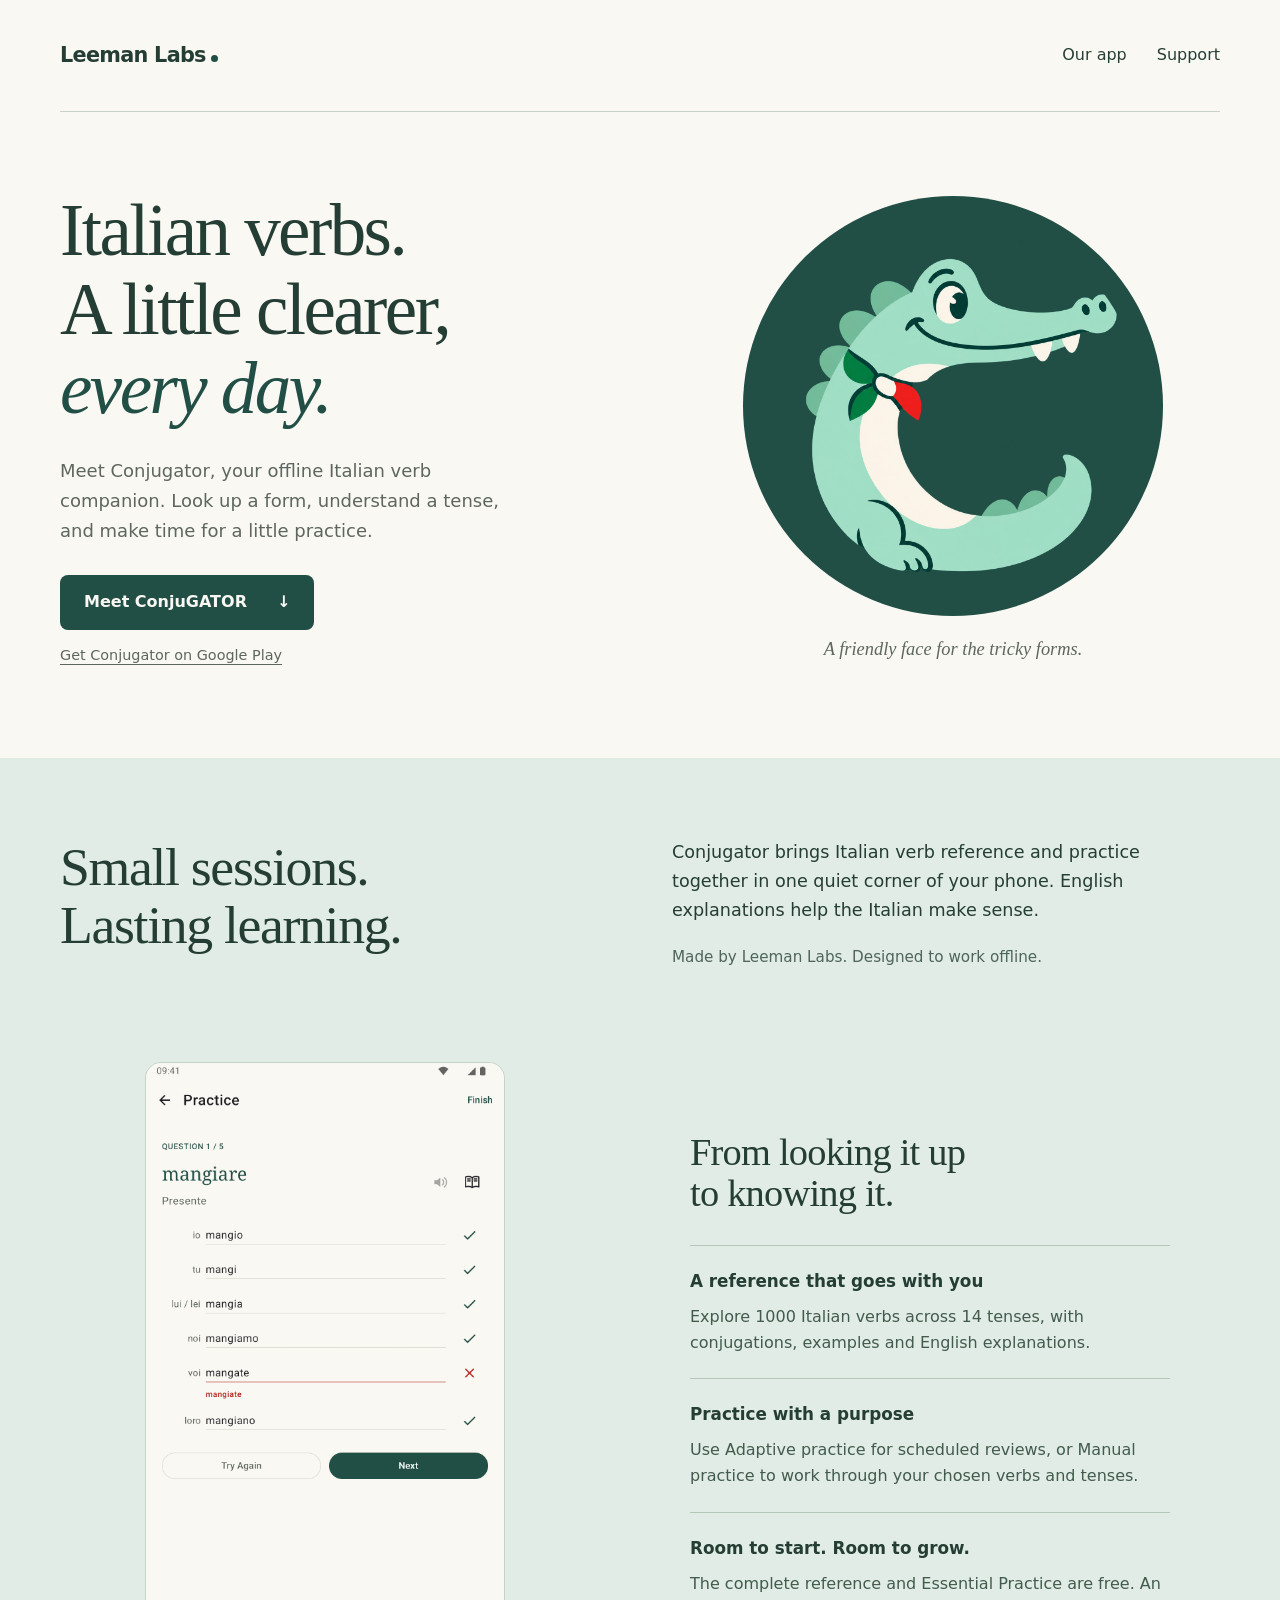
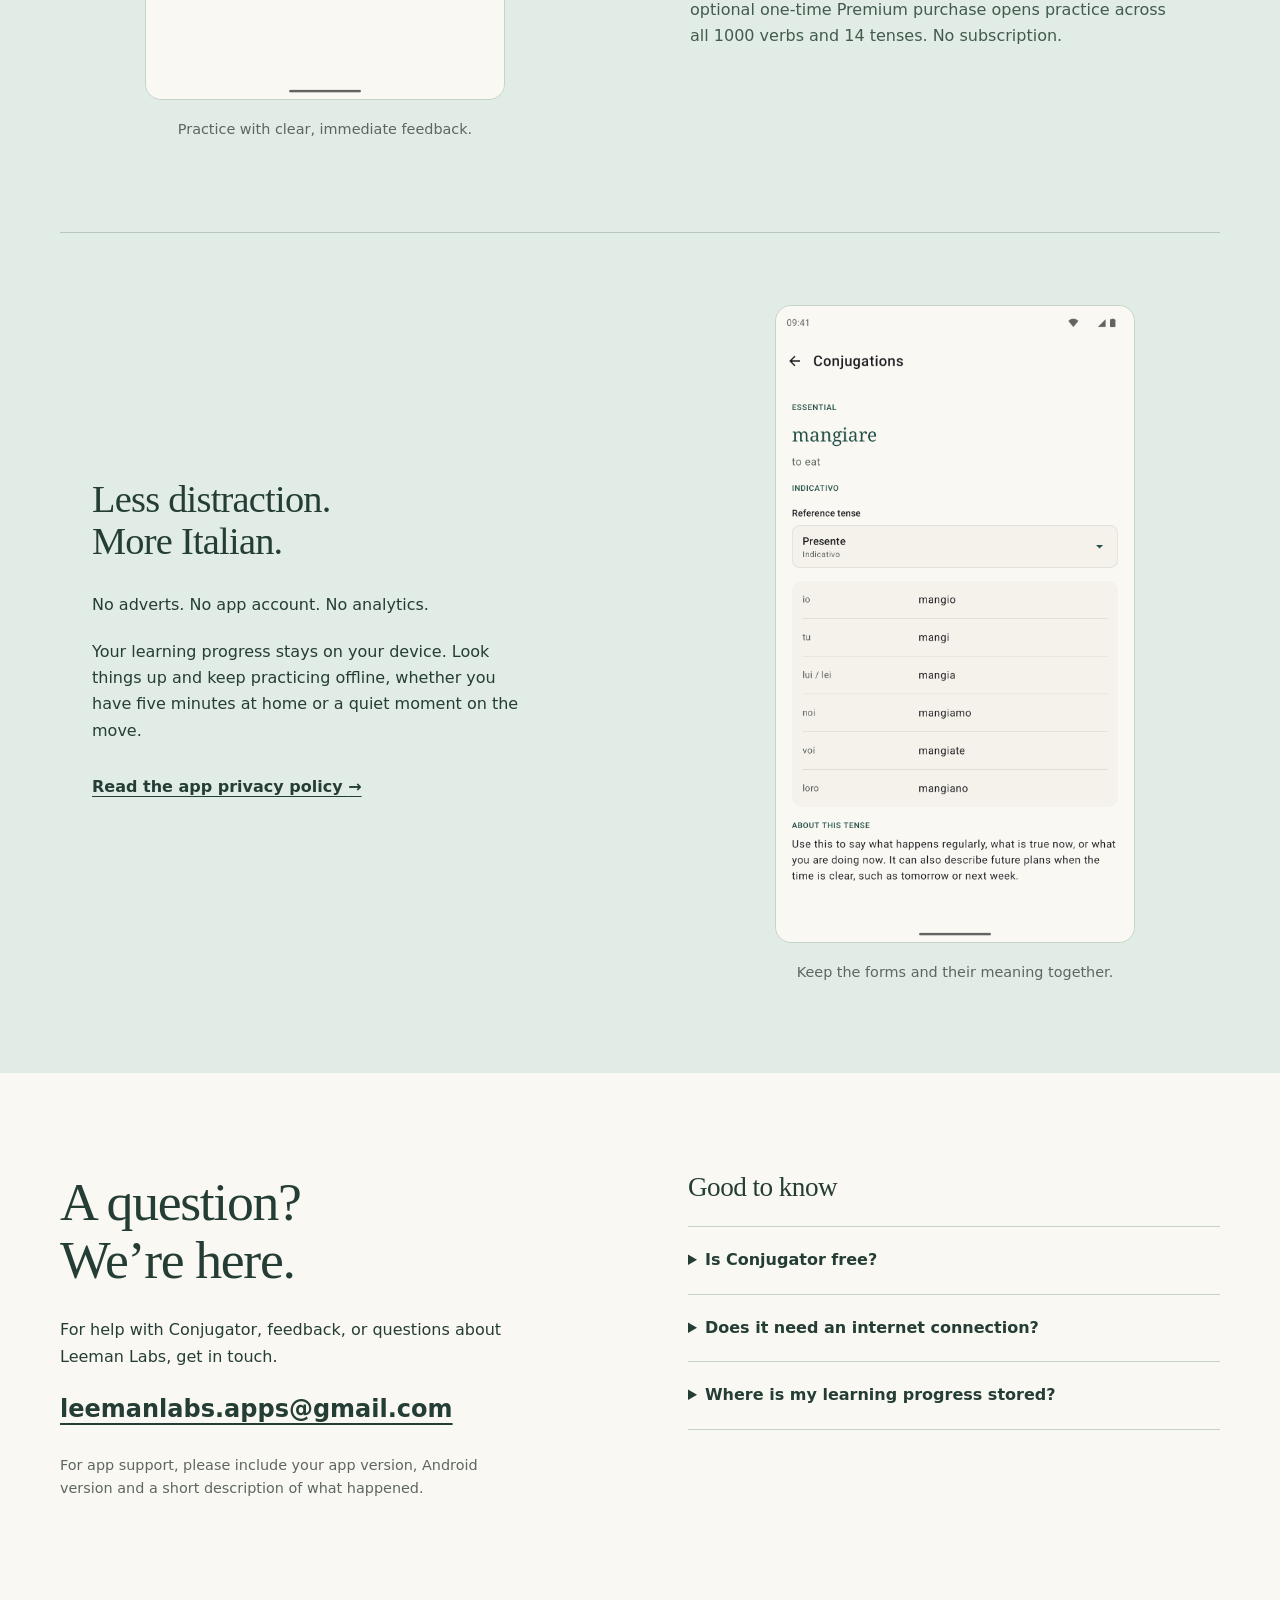
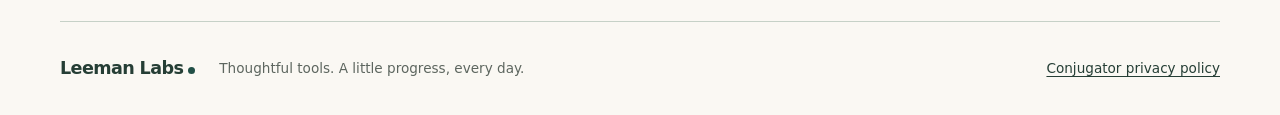
==== index.html @ 892e581a "Initial upload" ====
<!doctype html>
<html lang="en">
<head>
  <meta charset="utf-8">
  <meta name="viewport" content="width=device-width, initial-scale=1">
  <meta name="description" content="Leeman Labs, maker of Conjugator — an offline Italian verb reference and practice app for Android. Explore the app and get support.">
  <meta name="theme-color" content="#214f46">
  <meta property="og:title" content="Leeman Labs | Conjugator">
  <meta property="og:description" content="Italian verbs. A little clearer, every day. Meet Conjugator, your offline Italian verb companion for Android.">
  <meta property="og:type" content="website">
  <meta property="og:url" content="https://tleeman.github.io/">
  <meta property="og:image" content="https://tleeman.github.io/assets/icon.png">
  <link rel="canonical" href="https://tleeman.github.io/">
  <link rel="icon" type="image/png" href="assets/icon.png">
  <link rel="stylesheet" href="styles.css">
  <!-- Add the exact Google Search Console verification meta tag here when issued. -->
  <title>Leeman Labs | Conjugator</title>
</head>
<body>
  <a class="skip-link" href="#main">Skip to content</a>
  <header class="site-header wrap">
    <a class="wordmark" href="./" aria-label="Leeman Labs home">Leeman Labs<span class="brand-dot" aria-hidden="true"></span></a>
    <nav aria-label="Main navigation"><a href="#conjugator">Our app</a><a href="#support">Support</a></nav>
  </header>
  <main id="main">
    <section class="hero wrap" aria-labelledby="hero-title">
      <div class="hero-copy">
        <h1 id="hero-title">Italian verbs.<br>A little clearer,<br><em>every day.</em></h1>
        <p>Meet Conjugator, your offline Italian verb companion. Look up a form, understand a tense, and make time for a little practice.</p>
        <a class="button" href="#conjugator">Meet ConjuGATOR <span aria-hidden="true">&darr;</span></a>
        <p class="availability"><a href="https://play.google.com/store/apps/details?id=com.leemanlabs.conjugator.it">Get Conjugator on Google Play</a></p>
      </div>
      <figure class="mascot">
        <img src="assets/conjugator.png" width="1280" height="1280" alt="ConjuGATOR, a smiling mint-green crocodile wearing an Italian tricolour neckerchief.">
        <figcaption>A friendly face for the tricky forms.</figcaption>
      </figure>
    </section>
    <section class="app-section" id="conjugator" aria-labelledby="app-title">
      <div class="wrap">
        <div class="section-intro">
          <h2 id="app-title">Small sessions.<br>Lasting learning.</h2>
          <div><p>Conjugator brings Italian verb reference and practice together in one quiet corner of your phone. English explanations help the Italian make sense.</p><p>Made by Leeman Labs. Designed to work offline.</p></div>
        </div>
        <div class="app-story">
          <figure class="app-shot"><img src="assets/practice.png" width="1080" height="1920" loading="lazy" alt="Conjugator practice screen showing answers for mangiare, with a correction and an option to try again."><figcaption>Practice with clear, immediate feedback.</figcaption></figure>
          <div class="story-copy">
            <h3>From looking it up<br>to knowing it.</h3>
            <dl>
              <div><dt>A reference that goes with you</dt><dd>Explore 1000 Italian verbs across 14 tenses, with conjugations, examples and English explanations.</dd></div>
              <div><dt>Practice with a purpose</dt><dd>Use Adaptive practice for scheduled reviews, or Manual practice to work through your chosen verbs and tenses.</dd></div>
              <div><dt>Room to start. Room to grow.</dt><dd>The complete reference and Essential Practice are free. An optional one-time Premium purchase opens practice across all 1000 verbs and 14 tenses. No subscription.</dd></div>
            </dl>
          </div>
        </div>
        <div class="reference-story">
          <div class="story-copy"><h3>Less distraction.<br>More Italian.</h3><p>No adverts. No app account. No analytics.</p><p>Your learning progress stays on your device. Look things up and keep practicing offline, whether you have five minutes at home or a quiet moment on the move.</p><a class="text-link" href="https://tleeman.github.io/conjugator-privacy/">Read the app privacy policy <span aria-hidden="true">&rarr;</span></a></div>
          <figure class="app-shot"><img src="assets/reference.png" width="1080" height="1920" loading="lazy" alt="Conjugator reference screen showing Italian verb forms and an example sentence."><figcaption>Keep the forms and their meaning together.</figcaption></figure>
        </div>
      </div>
    </section>
    <section class="support wrap" id="support" aria-labelledby="support-title">
      <div><h2 id="support-title">A question?<br>We’re here.</h2><p>For help with Conjugator, feedback, or questions about Leeman Labs, get in touch.</p><a class="contact-link" href="mailto:leemanlabs.apps@gmail.com">leemanlabs.apps@gmail.com</a><p class="support-note">For app support, please include your app version, Android version and a short description of what happened.</p></div>
      <div class="support-details"><h3>Good to know</h3><details><summary>Is Conjugator free?</summary><p>The complete verb reference and Essential Practice are free. An optional one-time Premium purchase opens practice across all 1000 verbs and 14 tenses. No subscription.</p></details><details><summary>Does it need an internet connection?</summary><p>Reference and practice work offline. Google Play needs a connection to buy Premium or check purchase ownership. Pronunciation uses an installed offline Italian voice.</p></details><details><summary>Where is my learning progress stored?</summary><p>On your device, in the app’s private storage. There’s no cloud sync. Clearing app storage or uninstalling removes your learning progress and settings.</p></details></div>
    </section>
  </main>
  <footer class="site-footer wrap"><span class="wordmark">Leeman Labs<span class="brand-dot" aria-hidden="true"></span></span><p>Thoughtful tools. A little progress, every day.</p><a href="https://tleeman.github.io/conjugator-privacy/">Conjugator privacy policy</a></footer>
</body>
</html>
---- styles.css ----
:root {
  color-scheme: light;
  --paper: #faf8f3;
  --green: #214f46;
  --ink: #253e35;
  --muted: #5d665f;
  --wash: #e0ece5;
  --line: #c6d1c7;
  font-family: "Segoe UI", system-ui, sans-serif;
  color: var(--ink);
  background: var(--paper);
  line-height: 1.65;
  scroll-behavior: smooth;
  scroll-padding-top: 32px;
  accent-color: var(--green);
}
* { box-sizing: border-box; }
body { margin: 0; }
::selection { background: var(--green); color: var(--paper); }
a { color: inherit; text-underline-offset: .25em; }
a:hover { text-decoration-thickness: 2px; }
:focus-visible { outline: 3px solid var(--green); outline-offset: 5px; }
img { display: block; max-width: 100%; height: auto; }
figure { margin: 0; }
h1, h2, h3 { font-family: Georgia, "Times New Roman", serif; font-weight: 400; line-height: 1.08; text-wrap: balance; }
h1 { font-size: clamp(3.2rem, 5.7vw, 5.5rem); letter-spacing: -.035em; margin: 0 0 28px; }
h2 { font-size: clamp(2.6rem, 4.2vw, 4rem); letter-spacing: -.025em; margin: 0; }
h3 { font-size: clamp(2.1rem, 3vw, 3rem); letter-spacing: -.02em; margin: 0 0 30px; }
p { margin: 0 0 20px; }
.wrap { width: min(1160px, calc(100% - 96px)); margin-inline: auto; }
.site-header { min-height: 112px; display: flex; align-items: center; justify-content: space-between; gap: 24px; border-bottom: 1px solid var(--line); }
.wordmark { font-size: 1.3rem; font-weight: 650; letter-spacing: -.035em; text-decoration: none; white-space: nowrap; }
.brand-dot { display: inline-block; width: 7px; height: 7px; border-radius: 50%; background: var(--green); margin-left: 5px; }
nav { display: flex; gap: 30px; }
nav a { text-decoration: none; padding-block: 12px; }
nav a:hover { text-decoration: underline; }
.skip-link { position: absolute; left: 20px; top: -100px; padding: 12px 20px; background: var(--paper); z-index: 2; }
.skip-link:focus { top: 16px; }
.hero { display: grid; grid-template-columns: 1.12fr 1fr; align-items: center; gap: 28px; padding-block: 80px 90px; }
.hero-copy > p { max-width: 440px; font-size: 1.125rem; color: var(--muted); }
h1 em { color: var(--green); }
.button { display: inline-flex; align-items: center; gap: 30px; padding: 14px 24px; border-radius: 8px; background: var(--green); color: var(--paper); text-decoration: none; font-weight: 600; margin-top: 10px; }
.button:hover { background: #153c34; }
.hero-copy .availability { font-size: .9rem; margin: 14px 0 0; }
.mascot { width: min(100%, 420px); justify-self: center; }
.mascot img {
  width: 100%;
  padding: 5.208333%;
  border-radius: 50%;
  background: var(--green);
}
figcaption { text-align: center; font-size: .9rem; color: var(--muted); margin-top: 18px; }
.mascot figcaption { font-family: Georgia, serif; font-style: italic; font-size: 1.15rem; }
.app-section { background: var(--wash); padding-block: 80px 88px; }
.section-intro { display: grid; grid-template-columns: 1fr 1fr; gap: 64px; margin-bottom: 72px; align-items: start; }
.section-intro p { max-width: 480px; font-size: 1.1rem; }
.section-intro p:last-child { font-size: .95rem; color: #4e6559; }
.app-story, .reference-story { display: grid; grid-template-columns: 1fr 1fr; gap: 100px; align-items: center; }
.app-shot { width: min(100%, 360px); justify-self: center; }
.app-shot img { width: 100%; border-radius: 16px; border: 1px solid var(--line); }
.story-copy { max-width: 480px; }
dl { margin: 0; }
dl > div { border-top: 1px solid #b5c7b9; padding-block: 22px; }
dt { font-weight: 650; margin-bottom: 8px; font-size: 1.05rem; }
dd { margin: 0; color: #425b4d; }
.reference-story { margin-top: 90px; padding-top: 72px; border-top: 1px solid #b5c7b9; }
.reference-story .story-copy { padding-left: 32px; }
.text-link { display: inline-block; padding-block: 10px; font-weight: 600; }
.support { display: grid; grid-template-columns: 1fr 1fr; gap: 96px; padding-block: 100px; }
.support h2 { margin-bottom: 28px; }
.support p { max-width: 460px; }
.contact-link { font-size: clamp(1.05rem, 2.1vw, 1.5rem); font-weight: 600; overflow-wrap: anywhere; }
.support .support-note { color: var(--muted); font-size: .9rem; margin-top: 24px; }
.support-details h3 { font-size: 1.7rem; margin-bottom: 24px; }
details { border-top: 1px solid var(--line); }
details:last-child { border-bottom: 1px solid var(--line); }
summary { cursor: pointer; padding-block: 20px; font-weight: 600; }
details p { color: var(--muted); padding-right: 16px; }
.site-footer { border-top: 1px solid var(--line); padding-block: 32px; display: flex; align-items: center; flex-wrap: wrap; gap: 14px 24px; font-size: .85rem; }
.site-footer p { margin: 0; color: var(--muted); flex: 1; }
.site-footer .wordmark { font-size: 1.1rem; }
@media (max-width: 900px) {
  .wrap { width: calc(100% - 56px); }
  .hero { padding-block: 60px; gap: 16px; }
  .app-story, .reference-story, .support { gap: 40px; }
  .section-intro { gap: 40px; }
  .reference-story .story-copy { padding-left: 0; }
}
@media (max-width: 620px) {
  .wrap { width: calc(100% - 40px); }
  .site-header { min-height: 84px; gap: 16px; }
  .wordmark { font-size: 1.15rem; }
  nav { gap: 18px; font-size: .9rem; }
  .hero { grid-template-columns: 1fr; padding-block: 48px; gap: 32px; }
  h1 { font-size: clamp(3rem, 11vw, 4.1rem); }
  .hero-copy > p { max-width: 100%; }
  .mascot { width: min(78%, 280px); }
  .app-section { padding-block: 56px; }
  .section-intro, .app-story, .reference-story, .support { grid-template-columns: 1fr; gap: 32px; }
  .section-intro { margin-bottom: 44px; }
  .app-story .story-copy { grid-row: 1; }
  .app-shot { width: min(100%, 330px); }
  .reference-story { margin-top: 52px; padding-top: 48px; }
  .support { padding-block: 60px; gap: 40px; }
  .site-footer { align-items: start; flex-direction: column; gap: 12px; }
}
@media (prefers-reduced-motion: reduce) { :root { scroll-behavior: auto; } }
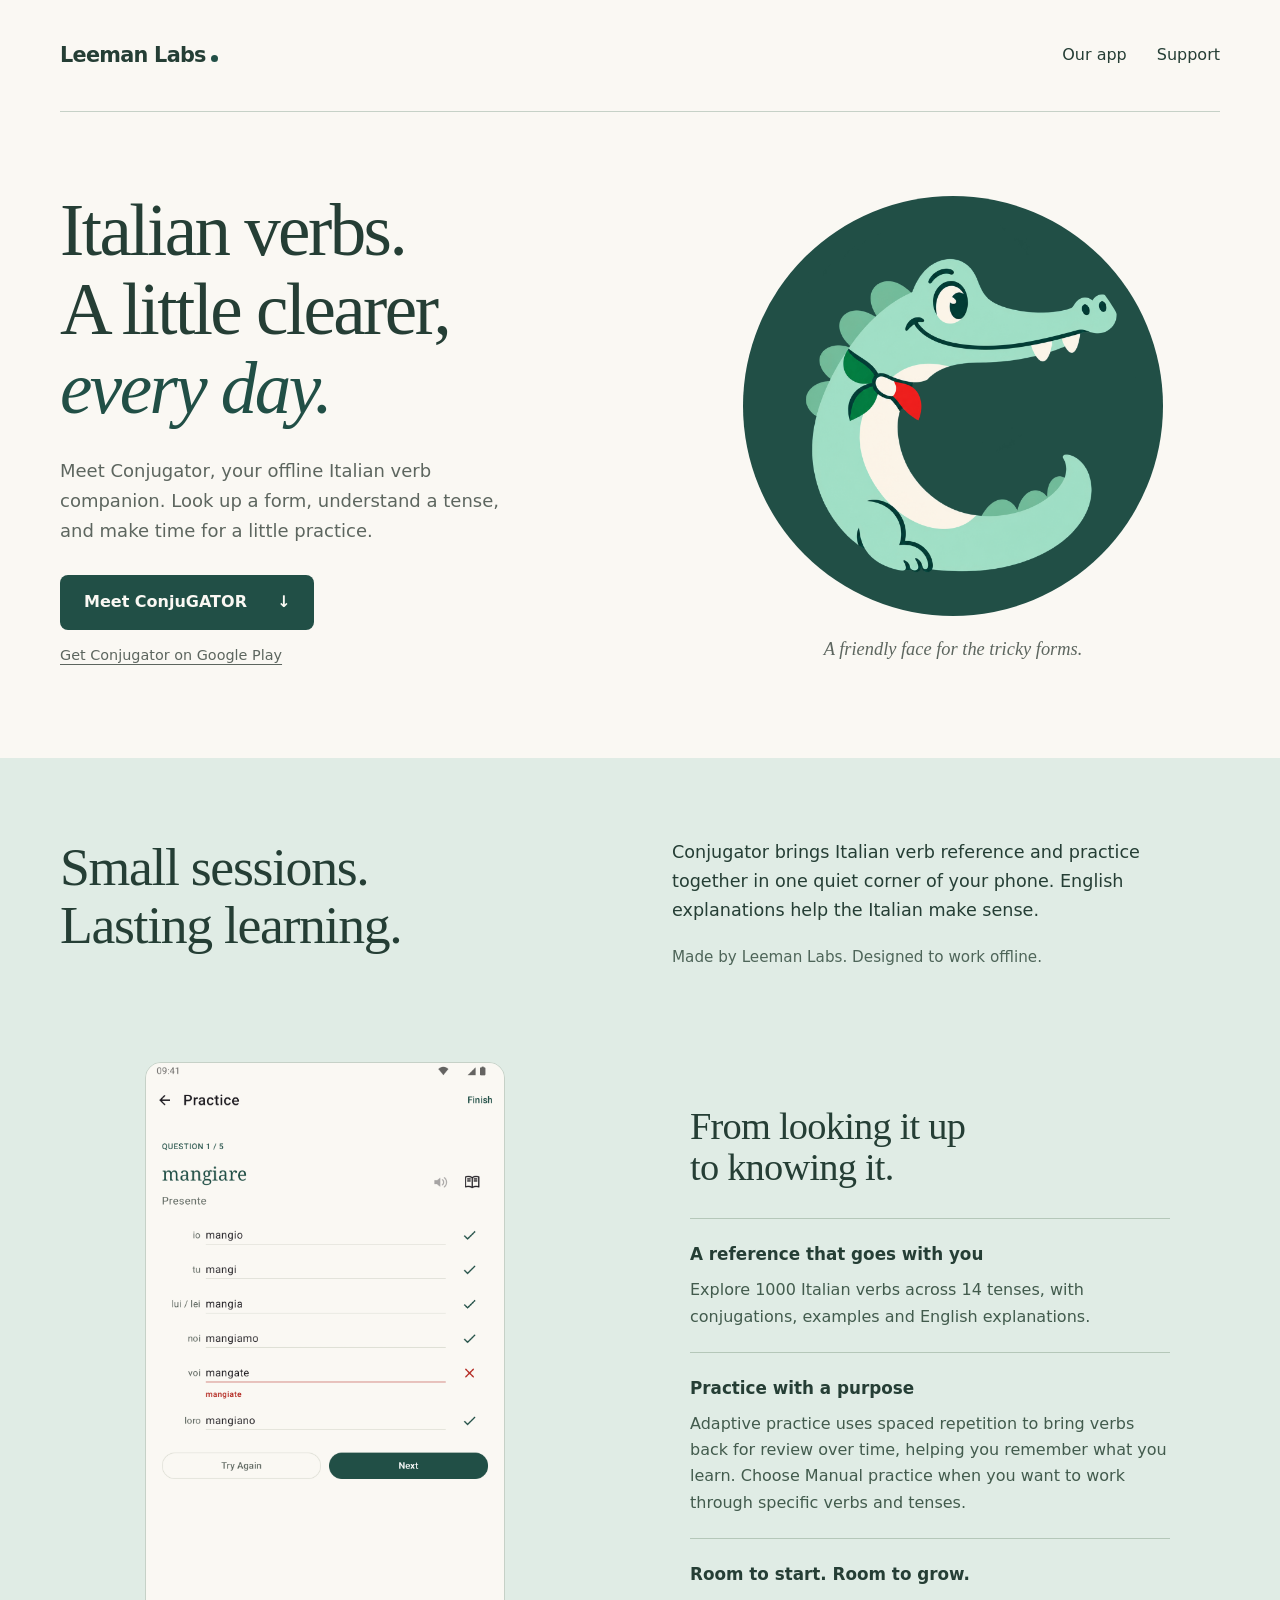
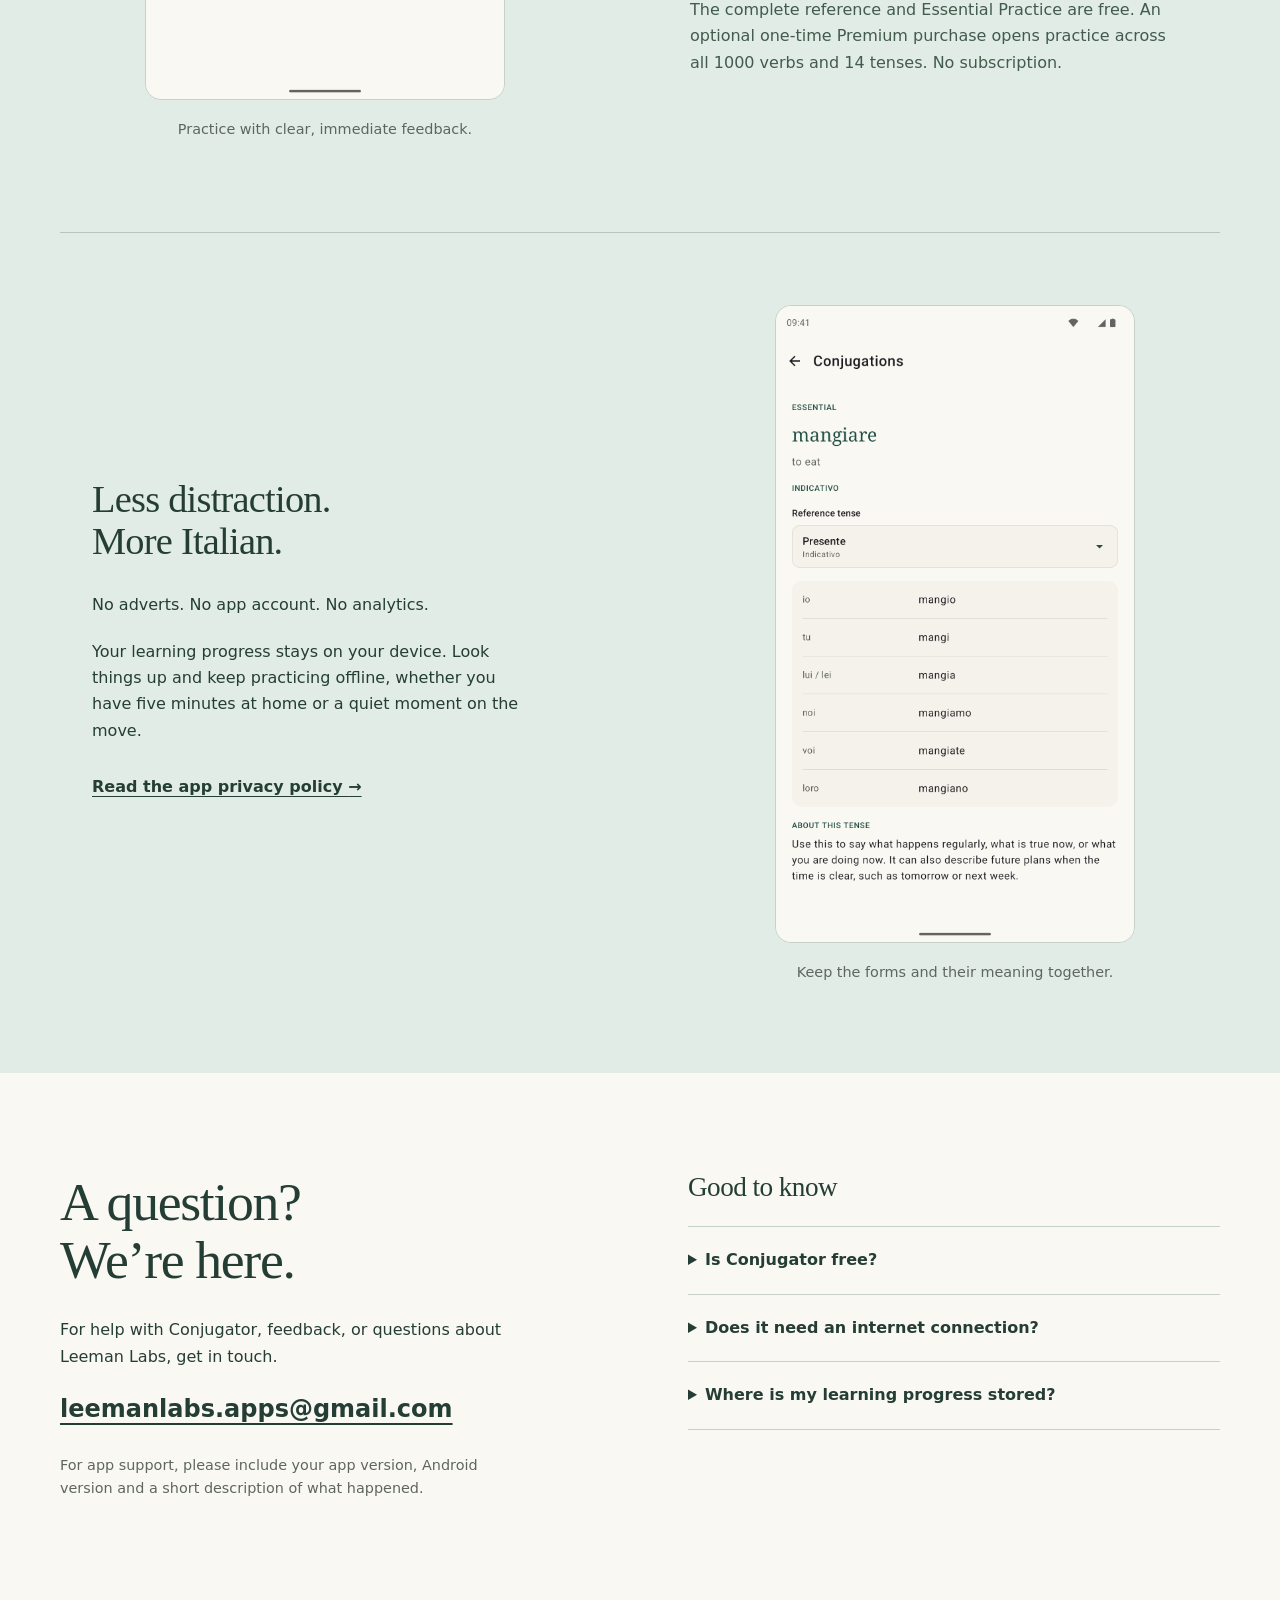
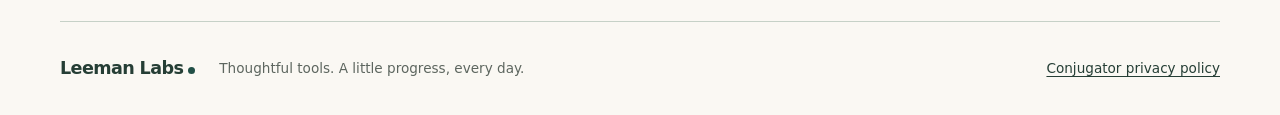
==== commit e840ed26: "Copy update" ====
--- a/index.html
+++ b/index.html
@@ -47,7 +47,7 @@
             <h3>From looking it up<br>to knowing it.</h3>
             <dl>
               <div><dt>A reference that goes with you</dt><dd>Explore 1000 Italian verbs across 14 tenses, with conjugations, examples and English explanations.</dd></div>
-              <div><dt>Practice with a purpose</dt><dd>Use Adaptive practice for scheduled reviews, or Manual practice to work through your chosen verbs and tenses.</dd></div>
+              <div><dt>Practice with a purpose</dt><dd>Adaptive practice uses spaced repetition to bring verbs back for review over time, helping you remember what you learn. Choose Manual practice when you want to work through specific verbs and tenses.</dd></div>
               <div><dt>Room to start. Room to grow.</dt><dd>The complete reference and Essential Practice are free. An optional one-time Premium purchase opens practice across all 1000 verbs and 14 tenses. No subscription.</dd></div>
             </dl>
           </div>
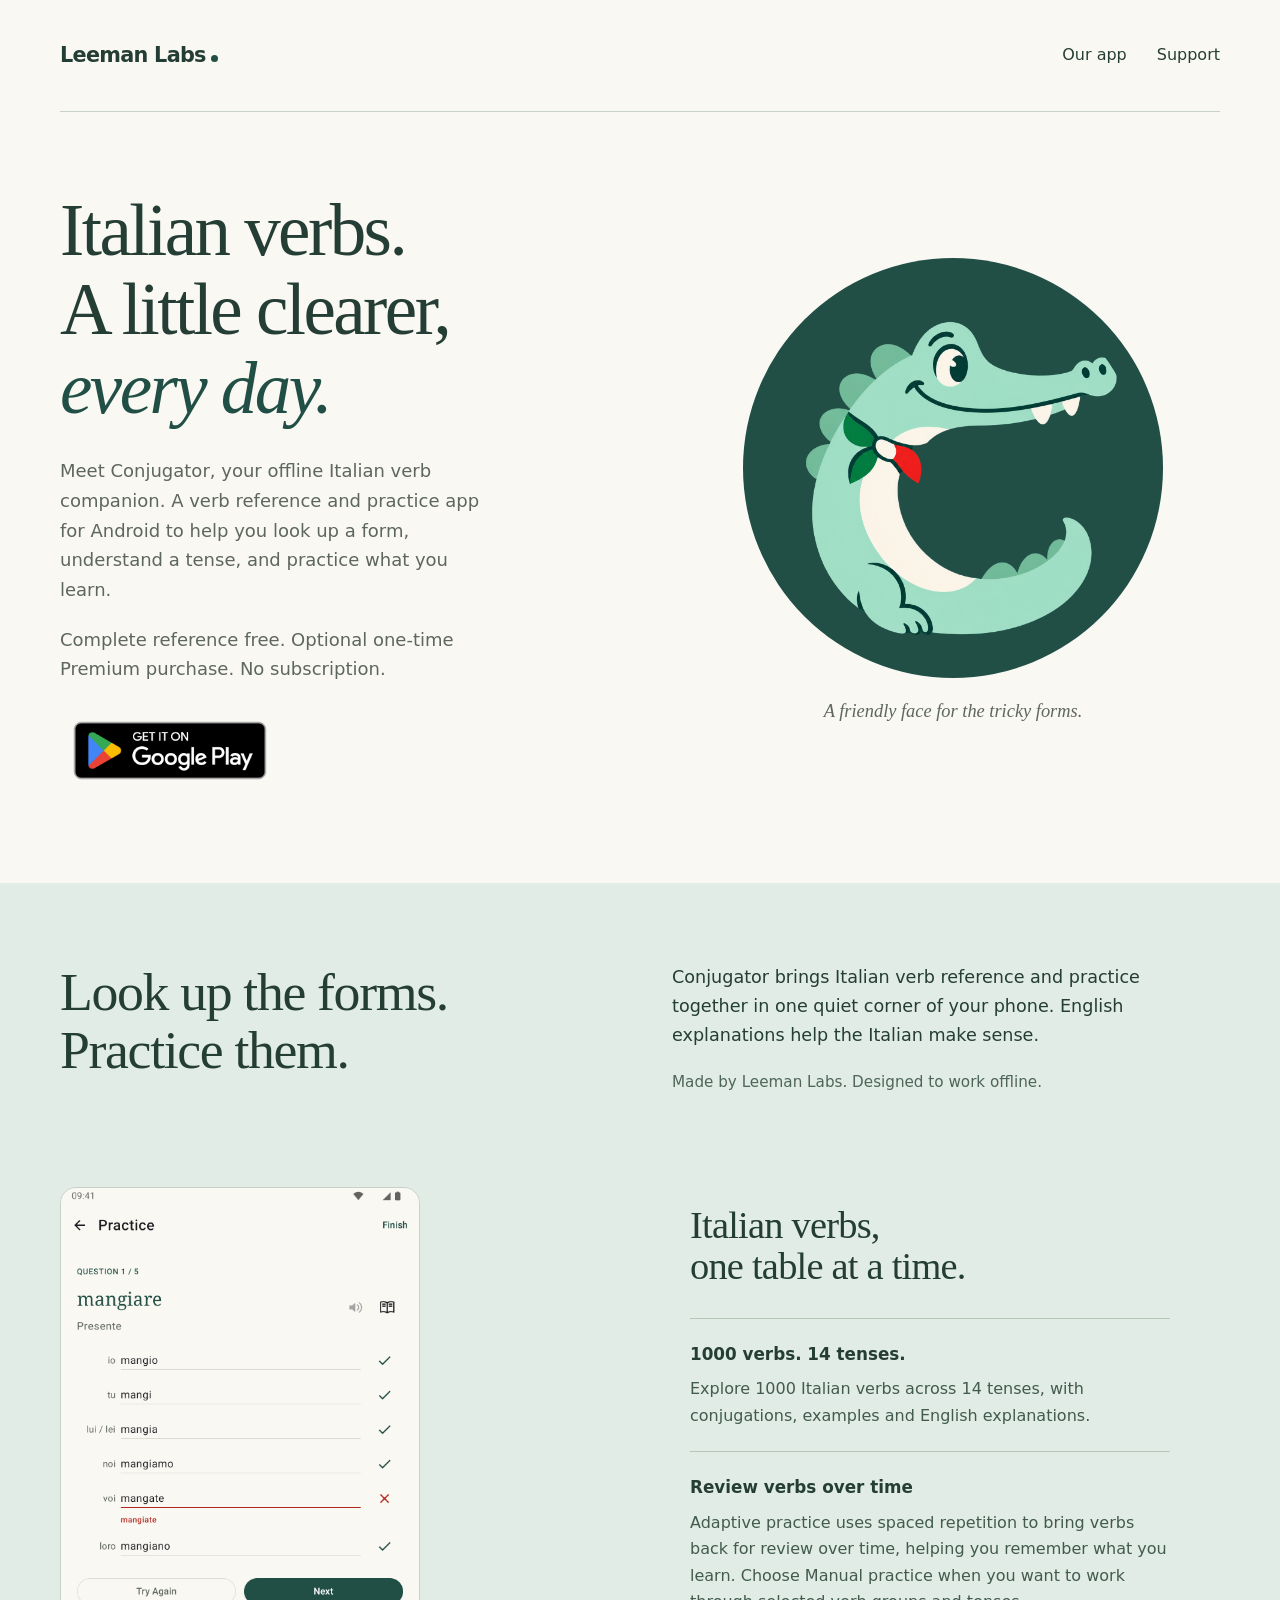
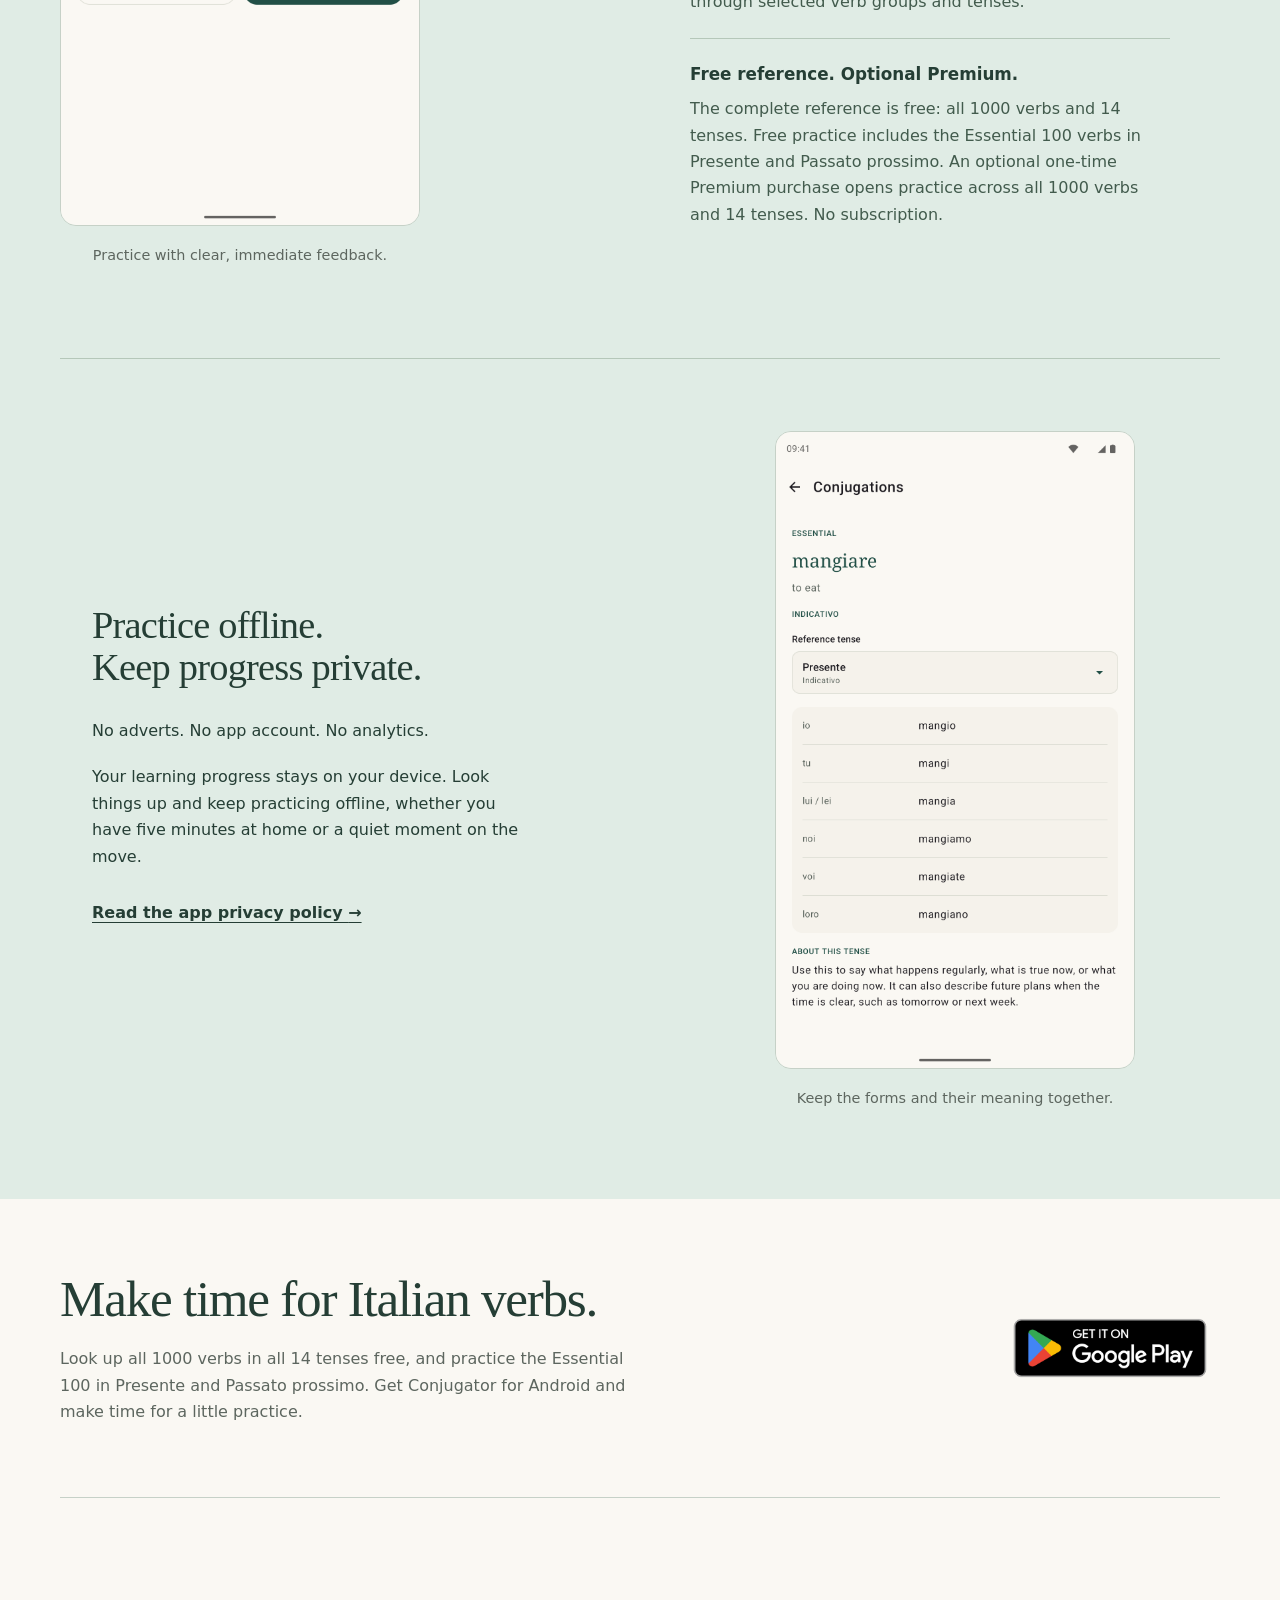
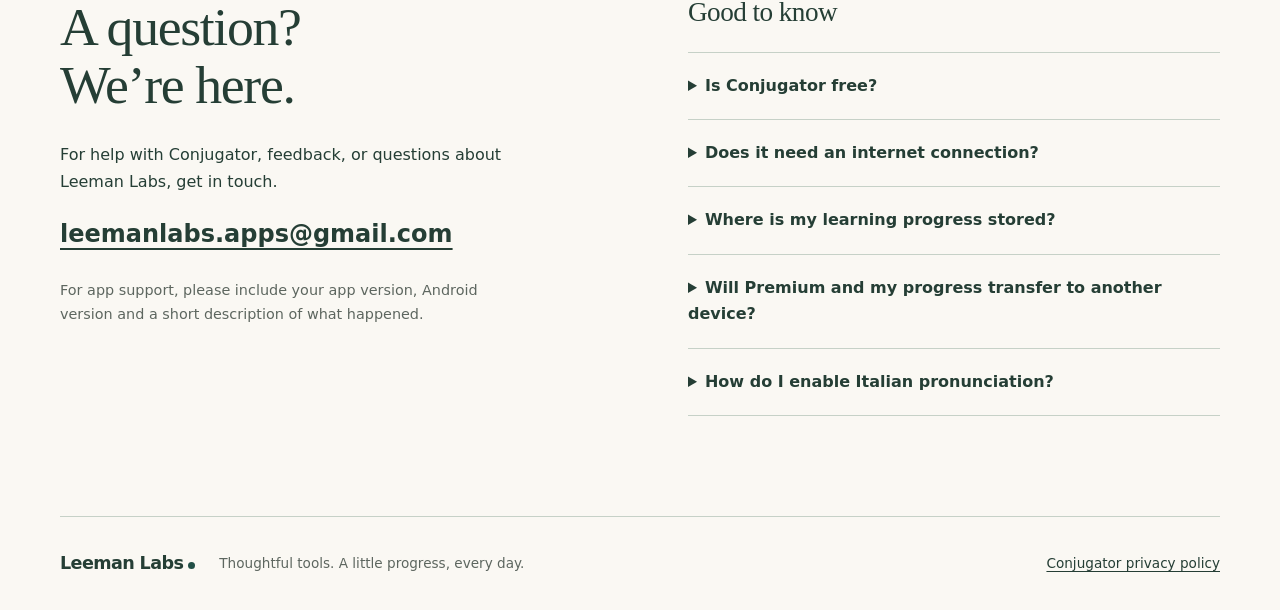
==== commit 310bb551: "Add files via upload" ====
--- a/index.html
+++ b/index.html
@@ -1,68 +1,74 @@
-<!doctype html>
-<html lang="en">
-<head>
-  <meta charset="utf-8">
-  <meta name="viewport" content="width=device-width, initial-scale=1">
-  <meta name="description" content="Leeman Labs, maker of Conjugator — an offline Italian verb reference and practice app for Android. Explore the app and get support.">
-  <meta name="theme-color" content="#214f46">
-  <meta property="og:title" content="Leeman Labs | Conjugator">
-  <meta property="og:description" content="Italian verbs. A little clearer, every day. Meet Conjugator, your offline Italian verb companion for Android.">
-  <meta property="og:type" content="website">
-  <meta property="og:url" content="https://tleeman.github.io/">
-  <meta property="og:image" content="https://tleeman.github.io/assets/icon.png">
-  <link rel="canonical" href="https://tleeman.github.io/">
-  <link rel="icon" type="image/png" href="assets/icon.png">
-  <link rel="stylesheet" href="styles.css">
-  <!-- Add the exact Google Search Console verification meta tag here when issued. -->
-  <title>Leeman Labs | Conjugator</title>
-</head>
-<body>
-  <a class="skip-link" href="#main">Skip to content</a>
-  <header class="site-header wrap">
-    <a class="wordmark" href="./" aria-label="Leeman Labs home">Leeman Labs<span class="brand-dot" aria-hidden="true"></span></a>
-    <nav aria-label="Main navigation"><a href="#conjugator">Our app</a><a href="#support">Support</a></nav>
-  </header>
-  <main id="main">
-    <section class="hero wrap" aria-labelledby="hero-title">
-      <div class="hero-copy">
-        <h1 id="hero-title">Italian verbs.<br>A little clearer,<br><em>every day.</em></h1>
-        <p>Meet Conjugator, your offline Italian verb companion. Look up a form, understand a tense, and make time for a little practice.</p>
-        <a class="button" href="#conjugator">Meet ConjuGATOR <span aria-hidden="true">&darr;</span></a>
-        <p class="availability"><a href="https://play.google.com/store/apps/details?id=com.leemanlabs.conjugator.it">Get Conjugator on Google Play</a></p>
-      </div>
-      <figure class="mascot">
-        <img src="assets/conjugator.png" width="1280" height="1280" alt="ConjuGATOR, a smiling mint-green crocodile wearing an Italian tricolour neckerchief.">
-        <figcaption>A friendly face for the tricky forms.</figcaption>
-      </figure>
-    </section>
-    <section class="app-section" id="conjugator" aria-labelledby="app-title">
-      <div class="wrap">
-        <div class="section-intro">
-          <h2 id="app-title">Small sessions.<br>Lasting learning.</h2>
-          <div><p>Conjugator brings Italian verb reference and practice together in one quiet corner of your phone. English explanations help the Italian make sense.</p><p>Made by Leeman Labs. Designed to work offline.</p></div>
-        </div>
-        <div class="app-story">
-          <figure class="app-shot"><img src="assets/practice.png" width="1080" height="1920" loading="lazy" alt="Conjugator practice screen showing answers for mangiare, with a correction and an option to try again."><figcaption>Practice with clear, immediate feedback.</figcaption></figure>
-          <div class="story-copy">
-            <h3>From looking it up<br>to knowing it.</h3>
-            <dl>
-              <div><dt>A reference that goes with you</dt><dd>Explore 1000 Italian verbs across 14 tenses, with conjugations, examples and English explanations.</dd></div>
-              <div><dt>Practice with a purpose</dt><dd>Adaptive practice uses spaced repetition to bring verbs back for review over time, helping you remember what you learn. Choose Manual practice when you want to work through specific verbs and tenses.</dd></div>
-              <div><dt>Room to start. Room to grow.</dt><dd>The complete reference and Essential Practice are free. An optional one-time Premium purchase opens practice across all 1000 verbs and 14 tenses. No subscription.</dd></div>
-            </dl>
-          </div>
-        </div>
-        <div class="reference-story">
-          <div class="story-copy"><h3>Less distraction.<br>More Italian.</h3><p>No adverts. No app account. No analytics.</p><p>Your learning progress stays on your device. Look things up and keep practicing offline, whether you have five minutes at home or a quiet moment on the move.</p><a class="text-link" href="https://tleeman.github.io/conjugator-privacy/">Read the app privacy policy <span aria-hidden="true">&rarr;</span></a></div>
-          <figure class="app-shot"><img src="assets/reference.png" width="1080" height="1920" loading="lazy" alt="Conjugator reference screen showing Italian verb forms and an example sentence."><figcaption>Keep the forms and their meaning together.</figcaption></figure>
-        </div>
-      </div>
-    </section>
-    <section class="support wrap" id="support" aria-labelledby="support-title">
-      <div><h2 id="support-title">A question?<br>We’re here.</h2><p>For help with Conjugator, feedback, or questions about Leeman Labs, get in touch.</p><a class="contact-link" href="mailto:leemanlabs.apps@gmail.com">leemanlabs.apps@gmail.com</a><p class="support-note">For app support, please include your app version, Android version and a short description of what happened.</p></div>
-      <div class="support-details"><h3>Good to know</h3><details><summary>Is Conjugator free?</summary><p>The complete verb reference and Essential Practice are free. An optional one-time Premium purchase opens practice across all 1000 verbs and 14 tenses. No subscription.</p></details><details><summary>Does it need an internet connection?</summary><p>Reference and practice work offline. Google Play needs a connection to buy Premium or check purchase ownership. Pronunciation uses an installed offline Italian voice.</p></details><details><summary>Where is my learning progress stored?</summary><p>On your device, in the app’s private storage. There’s no cloud sync. Clearing app storage or uninstalling removes your learning progress and settings.</p></details></div>
-    </section>
-  </main>
-  <footer class="site-footer wrap"><span class="wordmark">Leeman Labs<span class="brand-dot" aria-hidden="true"></span></span><p>Thoughtful tools. A little progress, every day.</p><a href="https://tleeman.github.io/conjugator-privacy/">Conjugator privacy policy</a></footer>
-</body>
-</html>
+<!doctype html>
+<html lang="en">
+<head>
+  <meta charset="utf-8">
+  <meta name="viewport" content="width=device-width, initial-scale=1">
+  <meta name="description" content="Leeman Labs, maker of Conjugator — an offline Italian verb reference and practice app for Android. Explore the app and get support.">
+  <meta name="theme-color" content="#214f46">
+  <meta property="og:title" content="Conjugator: Offline Italian Verb Practice | Leeman Labs">
+  <meta property="og:description" content="Italian verbs. A little clearer, every day. Meet Conjugator, your offline Italian verb companion for Android.">
+  <meta property="og:type" content="website">
+  <meta property="og:url" content="https://tleeman.github.io/">
+  <meta property="og:image" content="https://tleeman.github.io/assets/icon.png">
+  <link rel="canonical" href="https://tleeman.github.io/">
+  <link rel="icon" type="image/png" href="assets/icon.png">
+  <link rel="stylesheet" href="styles.css">
+  <meta name="google-site-verification" content="Qju-MWoeeO31oDzUV84XsKwe7bpOScqYTNpeeteQqgk" />
+  <title>Conjugator: Offline Italian Verb Practice | Leeman Labs</title>
+</head>
+<body>
+  <a class="skip-link" href="#main">Skip to content</a>
+  <header class="site-header wrap">
+    <a class="wordmark" href="./" aria-label="Leeman Labs home">Leeman Labs<span class="brand-dot" aria-hidden="true"></span></a>
+    <nav aria-label="Main navigation"><a href="#conjugator">Our app</a><a href="#support">Support</a></nav>
+  </header>
+  <main id="main">
+    <section class="hero wrap" aria-labelledby="hero-title">
+      <div class="hero-copy">
+        <h1 id="hero-title">Italian verbs.<br>A little clearer,<br><em>every day.</em></h1>
+        <p>Meet Conjugator, your offline Italian verb companion. A verb reference and practice app for Android to help you look up a form, understand a tense, and practice what you learn.</p>
+        <p>Complete reference free. Optional one-time Premium purchase. No subscription.</p>
+        <div class="hero-actions">
+          <a class="store-badge" href="https://play.google.com/store/apps/details?id=com.leemanlabs.conjugator.it"><img src="assets/google-play-badge.png" width="646" height="250" alt="Get it on Google Play"></a>
+        </div>
+      </div>
+      <figure class="mascot">
+        <img src="assets/conjugator.png" width="1280" height="1280" alt="ConjuGATOR, the Conjugator mascot: a smiling mint-green crocodile wearing an Italian tricolour neckerchief.">
+        <figcaption>A friendly face for the tricky forms.</figcaption>
+      </figure>
+    </section>
+    <section class="app-section" id="conjugator" aria-labelledby="app-title">
+      <div class="wrap">
+        <div class="section-intro">
+          <h2 id="app-title">Look up the forms.<br>Practice them.</h2>
+          <div><p>Conjugator brings Italian verb reference and practice together in one quiet corner of your phone. English explanations help the Italian make sense.</p><p>Made by Leeman Labs. Designed to work offline.</p></div>
+        </div>
+        <div class="app-story">
+          <figure class="app-shot"><img src="assets/practice.png" width="1080" height="1920" loading="lazy" alt="Conjugator practice screen showing answers for mangiare, with a correction and an option to try again."><figcaption>Practice with clear, immediate feedback.</figcaption></figure>
+          <div class="story-copy">
+            <h3>Italian verbs,<br>one table at a time.</h3>
+            <dl>
+              <div><dt>1000 verbs. 14 tenses.</dt><dd>Explore 1000 Italian verbs across 14 tenses, with conjugations, examples and English explanations.</dd></div>
+              <div><dt>Review verbs over time</dt><dd>Adaptive practice uses spaced repetition to bring verbs back for review over time, helping you remember what you learn. Choose Manual practice when you want to work through selected verb groups and tenses.</dd></div>
+              <div><dt>Free reference. Optional Premium.</dt><dd>The complete reference is free: all 1000 verbs and 14 tenses. Free practice includes the Essential 100 verbs in Presente and Passato prossimo. An optional one-time Premium purchase opens practice across all 1000 verbs and 14 tenses. No subscription.</dd></div>
+            </dl>
+          </div>
+        </div>
+        <div class="reference-story">
+          <div class="story-copy"><h3>Practice offline.<br>Keep progress private.</h3><p>No adverts. No app account. No analytics.</p><p>Your learning progress stays on your device. Look things up and keep practicing offline, whether you have five minutes at home or a quiet moment on the move.</p><a class="text-link" href="conjugator-privacy/">Read the app privacy policy <span aria-hidden="true">&rarr;</span></a></div>
+          <figure class="app-shot"><img src="assets/reference.png" width="1080" height="1920" loading="lazy" alt="Conjugator reference screen showing Italian verb forms and an example sentence."><figcaption>Keep the forms and their meaning together.</figcaption></figure>
+        </div>
+      </div>
+    </section>
+    <section class="app-download wrap" aria-labelledby="download-title">
+      <div><h2 id="download-title">Make time for Italian verbs.</h2><p>Look up all 1000 verbs in all 14 tenses free, and practice the Essential 100 in Presente and Passato prossimo. Get Conjugator for Android and make time for a little practice.</p></div>
+      <a class="store-badge" href="https://play.google.com/store/apps/details?id=com.leemanlabs.conjugator.it"><img src="assets/google-play-badge.png" width="646" height="250" loading="lazy" alt="Get it on Google Play"></a>
+    </section>
+    <section class="support wrap" id="support" aria-labelledby="support-title">
+      <div><h2 id="support-title">A question?<br>We’re here.</h2><p>For help with Conjugator, feedback, or questions about Leeman Labs, get in touch.</p><a class="contact-link" href="mailto:leemanlabs.apps@gmail.com">leemanlabs.apps@gmail.com</a><p class="support-note">For app support, please include your app version, Android version and a short description of what happened.</p></div>
+      <div class="support-details"><h3>Good to know</h3><details><summary>Is Conjugator free?</summary><p>Yes. The complete reference is free, with conjugations, examples and English explanations for all 1000 verbs and 14 tenses. Both Adaptive and Manual Practice are free for the Essential 100 verbs in Presente and Passato prossimo. An optional one-time Premium purchase opens practice across all 1000 verbs and 14 tenses. No subscription.</p></details><details><summary>Does it need an internet connection?</summary><p>Reference and practice work offline, including Premium practice once your purchase is confirmed. Google Play needs an internet connection to buy Premium or restore it after reinstalling or changing devices. Pronunciation works offline once an Italian voice is installed; downloading voice data may need a connection.</p></details><details><summary>Where is my learning progress stored?</summary><p>On your device, in the app’s private storage. There’s no cloud sync. Clearing app storage or uninstalling removes your learning progress and settings.</p></details><details><summary>Will Premium and my progress transfer to another device?</summary><p>Premium can be restored through Google Play using the Google account you purchased it with and an internet connection. Conjugator checks ownership automatically when you open the app or the Premium sheet; you do not need to buy it again.</p><p>Learning progress and settings stay on the original device. There is no cloud sync or device-transfer backup, so restoring Premium does not restore your learning history. Uninstalling the app or clearing its storage removes that history.</p></details><details><summary>How do I enable Italian pronunciation?</summary><p>Conjugator uses an installed offline Italian text-to-speech voice. In the app, open Settings and find Pronunciation. Use the Android speech settings option to install Italian voice data through your speech engine, then return to Conjugator to choose and preview a voice. The available voices and Android settings vary by device and speech engine.</p><p>Downloading voice data may need an internet connection. Once an offline Italian voice is installed, pronunciation works offline. Reference and practice remain available without a voice.</p></details></div>
+    </section>
+  </main>
+  <footer class="site-footer wrap"><span class="wordmark">Leeman Labs<span class="brand-dot" aria-hidden="true"></span></span><p>Thoughtful tools. A little progress, every day.</p><a href="conjugator-privacy/">Conjugator privacy policy</a></footer>
+</body>
+</html>
--- a/styles.css
+++ b/styles.css
@@ -1,107 +1,118 @@
-:root {
-  color-scheme: light;
-  --paper: #faf8f3;
-  --green: #214f46;
-  --ink: #253e35;
-  --muted: #5d665f;
-  --wash: #e0ece5;
-  --line: #c6d1c7;
-  font-family: "Segoe UI", system-ui, sans-serif;
-  color: var(--ink);
-  background: var(--paper);
-  line-height: 1.65;
-  scroll-behavior: smooth;
-  scroll-padding-top: 32px;
-  accent-color: var(--green);
-}
-* { box-sizing: border-box; }
-body { margin: 0; }
-::selection { background: var(--green); color: var(--paper); }
-a { color: inherit; text-underline-offset: .25em; }
-a:hover { text-decoration-thickness: 2px; }
-:focus-visible { outline: 3px solid var(--green); outline-offset: 5px; }
-img { display: block; max-width: 100%; height: auto; }
-figure { margin: 0; }
-h1, h2, h3 { font-family: Georgia, "Times New Roman", serif; font-weight: 400; line-height: 1.08; text-wrap: balance; }
-h1 { font-size: clamp(3.2rem, 5.7vw, 5.5rem); letter-spacing: -.035em; margin: 0 0 28px; }
-h2 { font-size: clamp(2.6rem, 4.2vw, 4rem); letter-spacing: -.025em; margin: 0; }
-h3 { font-size: clamp(2.1rem, 3vw, 3rem); letter-spacing: -.02em; margin: 0 0 30px; }
-p { margin: 0 0 20px; }
-.wrap { width: min(1160px, calc(100% - 96px)); margin-inline: auto; }
-.site-header { min-height: 112px; display: flex; align-items: center; justify-content: space-between; gap: 24px; border-bottom: 1px solid var(--line); }
-.wordmark { font-size: 1.3rem; font-weight: 650; letter-spacing: -.035em; text-decoration: none; white-space: nowrap; }
-.brand-dot { display: inline-block; width: 7px; height: 7px; border-radius: 50%; background: var(--green); margin-left: 5px; }
-nav { display: flex; gap: 30px; }
-nav a { text-decoration: none; padding-block: 12px; }
-nav a:hover { text-decoration: underline; }
-.skip-link { position: absolute; left: 20px; top: -100px; padding: 12px 20px; background: var(--paper); z-index: 2; }
-.skip-link:focus { top: 16px; }
-.hero { display: grid; grid-template-columns: 1.12fr 1fr; align-items: center; gap: 28px; padding-block: 80px 90px; }
-.hero-copy > p { max-width: 440px; font-size: 1.125rem; color: var(--muted); }
-h1 em { color: var(--green); }
-.button { display: inline-flex; align-items: center; gap: 30px; padding: 14px 24px; border-radius: 8px; background: var(--green); color: var(--paper); text-decoration: none; font-weight: 600; margin-top: 10px; }
-.button:hover { background: #153c34; }
-.hero-copy .availability { font-size: .9rem; margin: 14px 0 0; }
-.mascot { width: min(100%, 420px); justify-self: center; }
-.mascot img {
-  width: 100%;
-  padding: 5.208333%;
-  border-radius: 50%;
-  background: var(--green);
-}
-figcaption { text-align: center; font-size: .9rem; color: var(--muted); margin-top: 18px; }
-.mascot figcaption { font-family: Georgia, serif; font-style: italic; font-size: 1.15rem; }
-.app-section { background: var(--wash); padding-block: 80px 88px; }
-.section-intro { display: grid; grid-template-columns: 1fr 1fr; gap: 64px; margin-bottom: 72px; align-items: start; }
-.section-intro p { max-width: 480px; font-size: 1.1rem; }
-.section-intro p:last-child { font-size: .95rem; color: #4e6559; }
-.app-story, .reference-story { display: grid; grid-template-columns: 1fr 1fr; gap: 100px; align-items: center; }
-.app-shot { width: min(100%, 360px); justify-self: center; }
-.app-shot img { width: 100%; border-radius: 16px; border: 1px solid var(--line); }
-.story-copy { max-width: 480px; }
-dl { margin: 0; }
-dl > div { border-top: 1px solid #b5c7b9; padding-block: 22px; }
-dt { font-weight: 650; margin-bottom: 8px; font-size: 1.05rem; }
-dd { margin: 0; color: #425b4d; }
-.reference-story { margin-top: 90px; padding-top: 72px; border-top: 1px solid #b5c7b9; }
-.reference-story .story-copy { padding-left: 32px; }
-.text-link { display: inline-block; padding-block: 10px; font-weight: 600; }
-.support { display: grid; grid-template-columns: 1fr 1fr; gap: 96px; padding-block: 100px; }
-.support h2 { margin-bottom: 28px; }
-.support p { max-width: 460px; }
-.contact-link { font-size: clamp(1.05rem, 2.1vw, 1.5rem); font-weight: 600; overflow-wrap: anywhere; }
-.support .support-note { color: var(--muted); font-size: .9rem; margin-top: 24px; }
-.support-details h3 { font-size: 1.7rem; margin-bottom: 24px; }
-details { border-top: 1px solid var(--line); }
-details:last-child { border-bottom: 1px solid var(--line); }
-summary { cursor: pointer; padding-block: 20px; font-weight: 600; }
-details p { color: var(--muted); padding-right: 16px; }
-.site-footer { border-top: 1px solid var(--line); padding-block: 32px; display: flex; align-items: center; flex-wrap: wrap; gap: 14px 24px; font-size: .85rem; }
-.site-footer p { margin: 0; color: var(--muted); flex: 1; }
-.site-footer .wordmark { font-size: 1.1rem; }
-@media (max-width: 900px) {
-  .wrap { width: calc(100% - 56px); }
-  .hero { padding-block: 60px; gap: 16px; }
-  .app-story, .reference-story, .support { gap: 40px; }
-  .section-intro { gap: 40px; }
-  .reference-story .story-copy { padding-left: 0; }
-}
-@media (max-width: 620px) {
-  .wrap { width: calc(100% - 40px); }
-  .site-header { min-height: 84px; gap: 16px; }
-  .wordmark { font-size: 1.15rem; }
-  nav { gap: 18px; font-size: .9rem; }
-  .hero { grid-template-columns: 1fr; padding-block: 48px; gap: 32px; }
-  h1 { font-size: clamp(3rem, 11vw, 4.1rem); }
-  .hero-copy > p { max-width: 100%; }
-  .mascot { width: min(78%, 280px); }
-  .app-section { padding-block: 56px; }
-  .section-intro, .app-story, .reference-story, .support { grid-template-columns: 1fr; gap: 32px; }
-  .section-intro { margin-bottom: 44px; }
-  .app-story .story-copy { grid-row: 1; }
-  .app-shot { width: min(100%, 330px); }
-  .reference-story { margin-top: 52px; padding-top: 48px; }
-  .support { padding-block: 60px; gap: 40px; }
-  .site-footer { align-items: start; flex-direction: column; gap: 12px; }
-}
-@media (prefers-reduced-motion: reduce) { :root { scroll-behavior: auto; } }
+:root {
+  color-scheme: light;
+  --paper: #faf8f3;
+  --green: #214f46;
+  --ink: #253e35;
+  --muted: #5d665f;
+  --wash: #e0ece5;
+  --line: #c6d1c7;
+  font-family: "Segoe UI", system-ui, sans-serif;
+  color: var(--ink);
+  background: var(--paper);
+  line-height: 1.65;
+  scroll-behavior: smooth;
+  scroll-padding-top: 32px;
+  accent-color: var(--green);
+}
+* { box-sizing: border-box; }
+body { margin: 0; }
+::selection { background: var(--green); color: var(--paper); }
+a { color: inherit; text-underline-offset: .25em; }
+a:hover { text-decoration-thickness: 2px; }
+:focus-visible { outline: 3px solid var(--green); outline-offset: 5px; }
+img { display: block; max-width: 100%; height: auto; }
+figure { margin: 0; }
+h1, h2, h3 { font-family: Georgia, "Times New Roman", serif; font-weight: 400; line-height: 1.08; text-wrap: balance; }
+h1 { font-size: clamp(3.2rem, 5.7vw, 5.5rem); letter-spacing: -.035em; margin: 0 0 28px; }
+h2 { font-size: clamp(2.6rem, 4.2vw, 4rem); letter-spacing: -.025em; margin: 0; }
+h3 { font-size: clamp(2.1rem, 3vw, 3rem); letter-spacing: -.02em; margin: 0 0 30px; }
+p { margin: 0 0 20px; }
+.wrap { width: min(1160px, calc(100% - 96px)); margin-inline: auto; }
+.site-header { min-height: 112px; display: flex; align-items: center; justify-content: space-between; gap: 24px; border-bottom: 1px solid var(--line); }
+.wordmark { font-size: 1.3rem; font-weight: 650; letter-spacing: -.035em; text-decoration: none; white-space: nowrap; }
+.brand-dot { display: inline-block; width: 7px; height: 7px; border-radius: 50%; background: var(--green); margin-left: 5px; }
+nav { display: flex; gap: 30px; }
+nav a { text-decoration: none; padding-block: 12px; }
+nav a:hover { text-decoration: underline; }
+.skip-link { position: absolute; left: 20px; top: -100px; padding: 12px 20px; background: var(--paper); z-index: 2; }
+.skip-link:focus { top: 16px; }
+.hero { display: grid; grid-template-columns: 1.12fr 1fr; align-items: center; gap: 28px; padding-block: 80px 90px; }
+.hero-copy > p { max-width: 440px; font-size: 1.125rem; color: var(--muted); }
+h1 em { color: var(--green); }
+.hero-actions { display: flex; align-items: center; flex-wrap: wrap; gap: 8px 24px; margin-top: 24px; }
+.store-badge { display: inline-block; width: 220px; max-width: 100%; flex-shrink: 0; }
+.store-badge img { width: 100%; }
+.mascot { width: min(100%, 420px); justify-self: center; }
+.mascot img {
+  width: 100%;
+  padding: 5.208333%;
+  border-radius: 50%;
+  background: var(--green);
+}
+figcaption { text-align: center; font-size: .9rem; color: var(--muted); margin-top: 18px; }
+.mascot figcaption { font-family: Georgia, serif; font-style: italic; font-size: 1.15rem; }
+.app-section { background: var(--wash); padding-block: 80px 88px; }
+.section-intro { display: grid; grid-template-columns: 1fr 1fr; gap: 64px; margin-bottom: 72px; align-items: start; }
+.section-intro p { max-width: 480px; font-size: 1.1rem; }
+.section-intro p:last-child { font-size: .95rem; color: #4e6559; }
+.app-story, .reference-story { display: grid; grid-template-columns: 1fr 1fr; gap: 100px; align-items: center; }
+.app-shot { width: min(100%, 360px); justify-self: center; }
+.app-story .app-shot { justify-self: start; }
+.app-shot img { width: 100%; border-radius: 16px; border: 1px solid var(--line); }
+.story-copy { max-width: 480px; }
+dl { margin: 0; }
+dl > div { border-top: 1px solid #b5c7b9; padding-block: 22px; }
+dt { font-weight: 650; margin-bottom: 8px; font-size: 1.05rem; }
+dd { margin: 0; color: #425b4d; }
+.reference-story { margin-top: 90px; padding-top: 72px; border-top: 1px solid #b5c7b9; }
+.reference-story .story-copy { padding-left: 32px; }
+.text-link { display: inline-block; padding-block: 10px; font-weight: 600; }
+.app-download { display: flex; align-items: center; justify-content: space-between; gap: 40px; padding-block: 72px; border-bottom: 1px solid var(--line); }
+.app-download h2 { font-size: clamp(2.2rem, 4vw, 3.2rem); margin-bottom: 20px; }
+.app-download p { max-width: 56ch; margin: 0; color: var(--muted); }
+.support { display: grid; grid-template-columns: 1fr 1fr; gap: 96px; padding-block: 100px; }
+.support h2 { margin-bottom: 28px; }
+.support p { max-width: 460px; }
+.contact-link { font-size: clamp(1.05rem, 2.1vw, 1.5rem); font-weight: 600; overflow-wrap: anywhere; }
+.support .support-note { color: var(--muted); font-size: .9rem; margin-top: 24px; }
+.support-details h3 { font-size: 1.7rem; margin-bottom: 24px; }
+details { border-top: 1px solid var(--line); }
+details:last-child { border-bottom: 1px solid var(--line); }
+summary { cursor: pointer; padding-block: 20px; font-weight: 600; }
+details p { color: var(--muted); padding-right: 16px; }
+.site-footer { border-top: 1px solid var(--line); padding-block: 32px; display: flex; align-items: center; flex-wrap: wrap; gap: 14px 24px; font-size: .85rem; }
+.site-footer p { margin: 0; color: var(--muted); flex: 1; }
+.site-footer .wordmark { font-size: 1.1rem; }
+.policy { max-width: 72ch; padding-block: 64px 80px; }
+.policy h1 { font-size: clamp(2.6rem, 7vw, 4rem); margin-bottom: 16px; }
+.policy h2 { font-size: clamp(1.5rem, 4vw, 1.9rem); line-height: 1.25; margin: 40px 0 16px; }
+.policy a { color: var(--green); overflow-wrap: anywhere; }
+.policy .updated { color: var(--muted); margin-bottom: 32px; }
+@media (max-width: 900px) {
+  .wrap { width: calc(100% - 56px); }
+  .hero { padding-block: 60px; gap: 16px; }
+  .app-story, .reference-story, .support { gap: 40px; }
+  .section-intro { gap: 40px; }
+  .reference-story .story-copy { padding-left: 0; }
+}
+@media (max-width: 620px) {
+  .wrap { width: calc(100% - 40px); }
+  .site-header { min-height: 84px; gap: 16px; }
+  .wordmark { font-size: 1.15rem; }
+  nav { gap: 18px; font-size: .9rem; }
+  .hero { grid-template-columns: 1fr; padding-block: 48px; gap: 32px; }
+  h1 { font-size: clamp(3rem, 11vw, 4.1rem); }
+  .hero-copy > p { max-width: 100%; }
+  .mascot { width: min(78%, 280px); }
+  .app-section { padding-block: 56px; }
+  .section-intro, .app-story, .reference-story, .support { grid-template-columns: 1fr; gap: 32px; }
+  .section-intro { margin-bottom: 44px; }
+  .app-shot { width: min(100%, 330px); }
+  .app-story .app-shot { justify-self: center; }
+  .reference-story { margin-top: 52px; padding-top: 48px; }
+  .app-download { flex-direction: column; align-items: flex-start; gap: 24px; padding-block: 48px; }
+  .support { padding-block: 60px; gap: 40px; }
+  .policy { padding-block: 40px 56px; }
+  .site-footer { align-items: start; flex-direction: column; gap: 12px; }
+}
+@media (prefers-reduced-motion: reduce) { :root { scroll-behavior: auto; } }
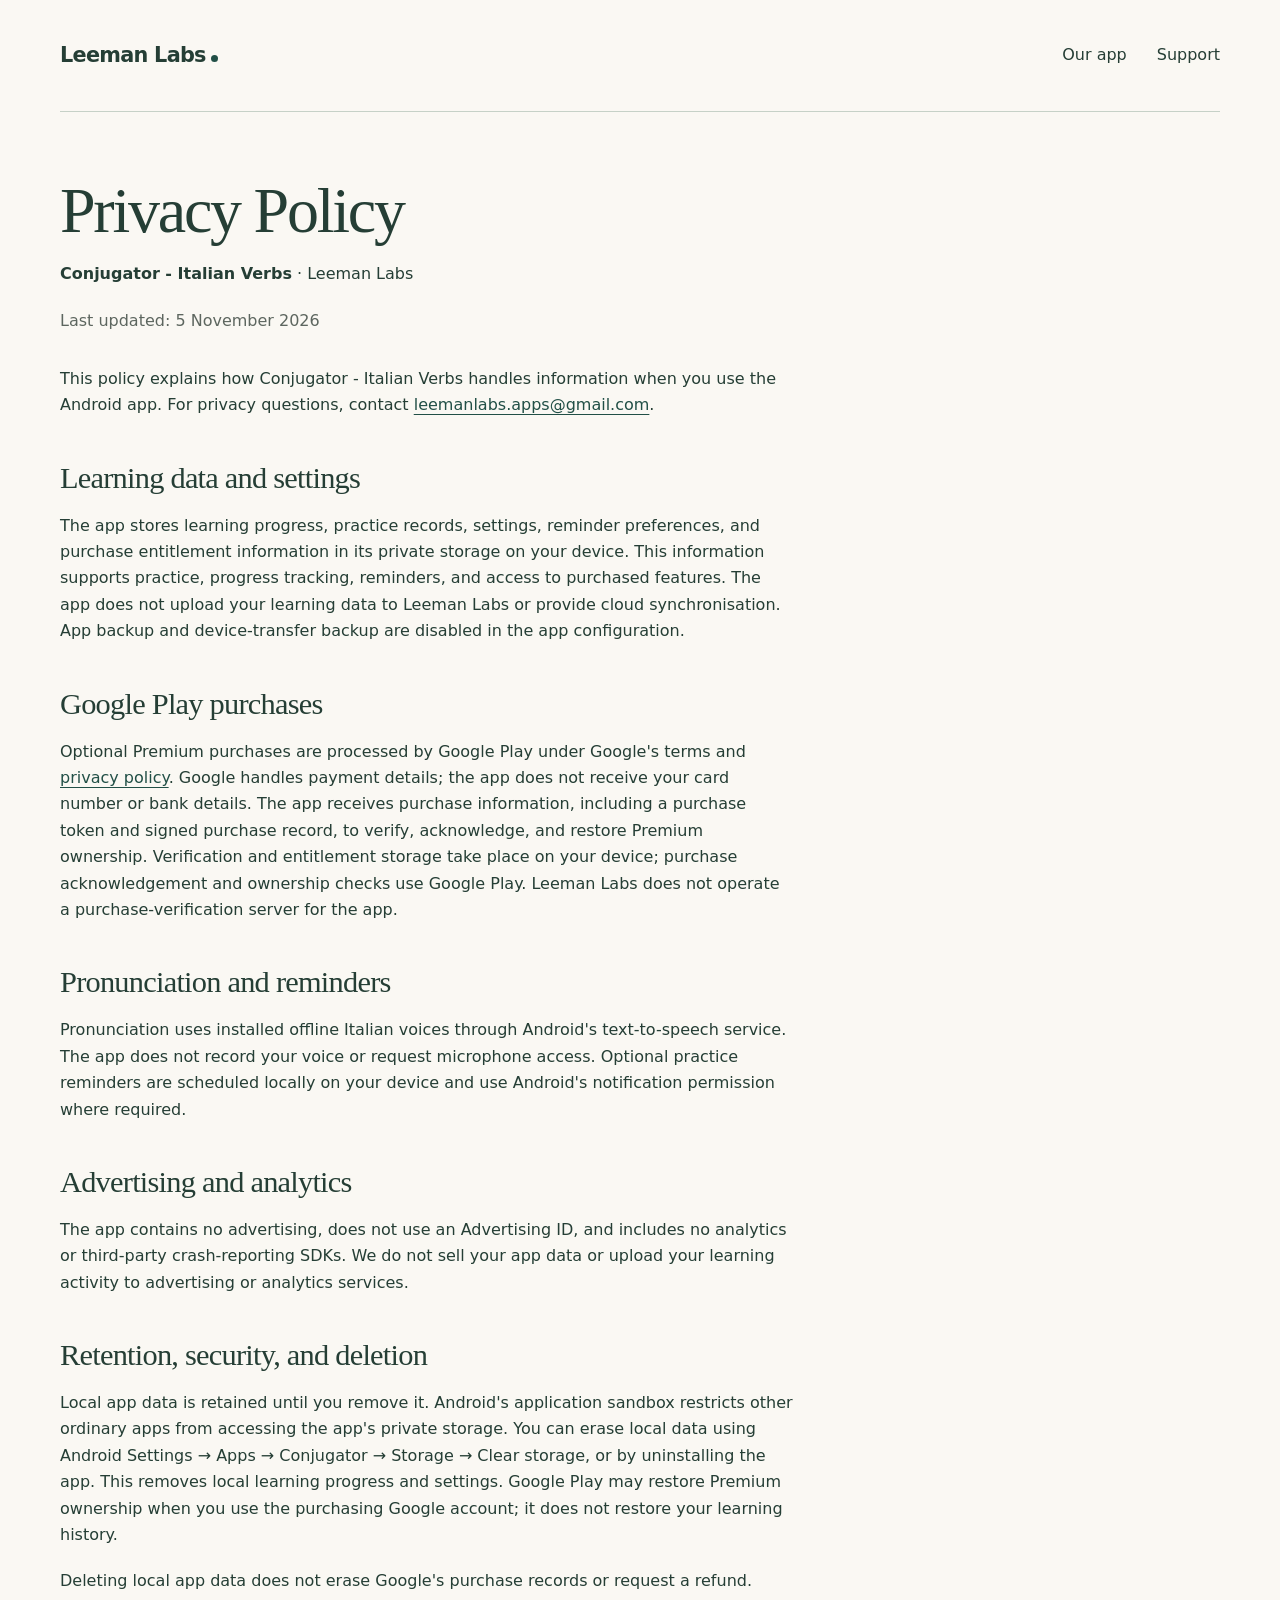
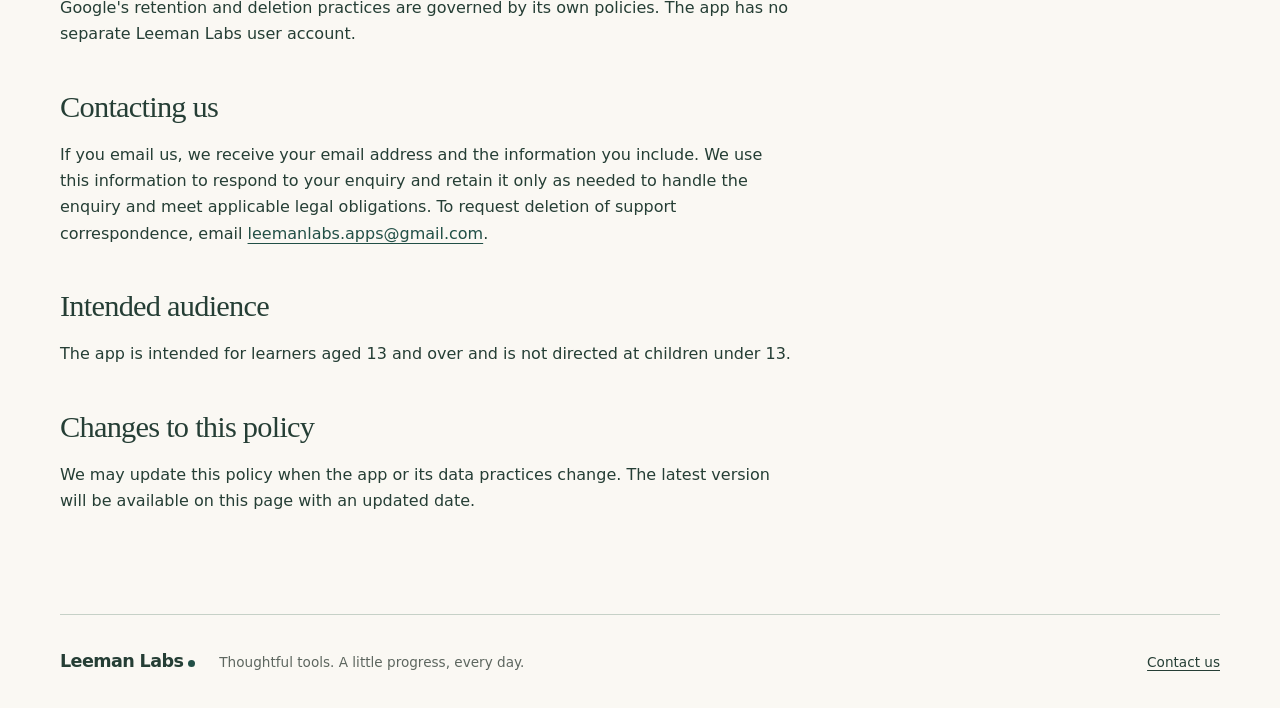
==== commit c5b08ba3: "Add files via upload" ====
--- a/index.html
+++ b/index.html
@@ -3,72 +3,53 @@
 <head>
   <meta charset="utf-8">
   <meta name="viewport" content="width=device-width, initial-scale=1">
-  <meta name="description" content="Leeman Labs, maker of Conjugator — an offline Italian verb reference and practice app for Android. Explore the app and get support.">
+  <meta name="description" content="Privacy policy for Conjugator - Italian Verbs.">
   <meta name="theme-color" content="#214f46">
-  <meta property="og:title" content="Conjugator: Offline Italian Verb Practice | Leeman Labs">
-  <meta property="og:description" content="Italian verbs. A little clearer, every day. Meet Conjugator, your offline Italian verb companion for Android.">
-  <meta property="og:type" content="website">
-  <meta property="og:url" content="https://tleeman.github.io/">
-  <meta property="og:image" content="https://tleeman.github.io/assets/icon.png">
-  <link rel="canonical" href="https://tleeman.github.io/">
-  <link rel="icon" type="image/png" href="assets/icon.png">
-  <link rel="stylesheet" href="styles.css">
-  <meta name="google-site-verification" content="Qju-MWoeeO31oDzUV84XsKwe7bpOScqYTNpeeteQqgk" />
-  <title>Conjugator: Offline Italian Verb Practice | Leeman Labs</title>
+  <link rel="canonical" href="https://tleeman.github.io/conjugator-privacy/">
+  <link rel="icon" type="image/png" href="../assets/icon.png">
+  <link rel="stylesheet" href="../styles.css">
+  <title>Privacy Policy | Conjugator - Italian Verbs</title>
 </head>
 <body>
   <a class="skip-link" href="#main">Skip to content</a>
   <header class="site-header wrap">
-    <a class="wordmark" href="./" aria-label="Leeman Labs home">Leeman Labs<span class="brand-dot" aria-hidden="true"></span></a>
-    <nav aria-label="Main navigation"><a href="#conjugator">Our app</a><a href="#support">Support</a></nav>
+    <a class="wordmark" href="../" aria-label="Leeman Labs home">Leeman Labs<span class="brand-dot" aria-hidden="true"></span></a>
+    <nav aria-label="Main navigation"><a href="../#conjugator">Our app</a><a href="../#support">Support</a></nav>
   </header>
-  <main id="main">
-    <section class="hero wrap" aria-labelledby="hero-title">
-      <div class="hero-copy">
-        <h1 id="hero-title">Italian verbs.<br>A little clearer,<br><em>every day.</em></h1>
-        <p>Meet Conjugator, your offline Italian verb companion. A verb reference and practice app for Android to help you look up a form, understand a tense, and practice what you learn.</p>
-        <p>Complete reference free. Optional one-time Premium purchase. No subscription.</p>
-        <div class="hero-actions">
-          <a class="store-badge" href="https://play.google.com/store/apps/details?id=com.leemanlabs.conjugator.it"><img src="assets/google-play-badge.png" width="646" height="250" alt="Get it on Google Play"></a>
-        </div>
-      </div>
-      <figure class="mascot">
-        <img src="assets/conjugator.png" width="1280" height="1280" alt="ConjuGATOR, the Conjugator mascot: a smiling mint-green crocodile wearing an Italian tricolour neckerchief.">
-        <figcaption>A friendly face for the tricky forms.</figcaption>
-      </figure>
-    </section>
-    <section class="app-section" id="conjugator" aria-labelledby="app-title">
-      <div class="wrap">
-        <div class="section-intro">
-          <h2 id="app-title">Look up the forms.<br>Practice them.</h2>
-          <div><p>Conjugator brings Italian verb reference and practice together in one quiet corner of your phone. English explanations help the Italian make sense.</p><p>Made by Leeman Labs. Designed to work offline.</p></div>
-        </div>
-        <div class="app-story">
-          <figure class="app-shot"><img src="assets/practice.png" width="1080" height="1920" loading="lazy" alt="Conjugator practice screen showing answers for mangiare, with a correction and an option to try again."><figcaption>Practice with clear, immediate feedback.</figcaption></figure>
-          <div class="story-copy">
-            <h3>Italian verbs,<br>one table at a time.</h3>
-            <dl>
-              <div><dt>1000 verbs. 14 tenses.</dt><dd>Explore 1000 Italian verbs across 14 tenses, with conjugations, examples and English explanations.</dd></div>
-              <div><dt>Review verbs over time</dt><dd>Adaptive practice uses spaced repetition to bring verbs back for review over time, helping you remember what you learn. Choose Manual practice when you want to work through selected verb groups and tenses.</dd></div>
-              <div><dt>Free reference. Optional Premium.</dt><dd>The complete reference is free: all 1000 verbs and 14 tenses. Free practice includes the Essential 100 verbs in Presente and Passato prossimo. An optional one-time Premium purchase opens practice across all 1000 verbs and 14 tenses. No subscription.</dd></div>
-            </dl>
-          </div>
-        </div>
-        <div class="reference-story">
-          <div class="story-copy"><h3>Practice offline.<br>Keep progress private.</h3><p>No adverts. No app account. No analytics.</p><p>Your learning progress stays on your device. Look things up and keep practicing offline, whether you have five minutes at home or a quiet moment on the move.</p><a class="text-link" href="conjugator-privacy/">Read the app privacy policy <span aria-hidden="true">&rarr;</span></a></div>
-          <figure class="app-shot"><img src="assets/reference.png" width="1080" height="1920" loading="lazy" alt="Conjugator reference screen showing Italian verb forms and an example sentence."><figcaption>Keep the forms and their meaning together.</figcaption></figure>
-        </div>
-      </div>
-    </section>
-    <section class="app-download wrap" aria-labelledby="download-title">
-      <div><h2 id="download-title">Make time for Italian verbs.</h2><p>Look up all 1000 verbs in all 14 tenses free, and practice the Essential 100 in Presente and Passato prossimo. Get Conjugator for Android and make time for a little practice.</p></div>
-      <a class="store-badge" href="https://play.google.com/store/apps/details?id=com.leemanlabs.conjugator.it"><img src="assets/google-play-badge.png" width="646" height="250" loading="lazy" alt="Get it on Google Play"></a>
-    </section>
-    <section class="support wrap" id="support" aria-labelledby="support-title">
-      <div><h2 id="support-title">A question?<br>We’re here.</h2><p>For help with Conjugator, feedback, or questions about Leeman Labs, get in touch.</p><a class="contact-link" href="mailto:leemanlabs.apps@gmail.com">leemanlabs.apps@gmail.com</a><p class="support-note">For app support, please include your app version, Android version and a short description of what happened.</p></div>
-      <div class="support-details"><h3>Good to know</h3><details><summary>Is Conjugator free?</summary><p>Yes. The complete reference is free, with conjugations, examples and English explanations for all 1000 verbs and 14 tenses. Both Adaptive and Manual Practice are free for the Essential 100 verbs in Presente and Passato prossimo. An optional one-time Premium purchase opens practice across all 1000 verbs and 14 tenses. No subscription.</p></details><details><summary>Does it need an internet connection?</summary><p>Reference and practice work offline, including Premium practice once your purchase is confirmed. Google Play needs an internet connection to buy Premium or restore it after reinstalling or changing devices. Pronunciation works offline once an Italian voice is installed; downloading voice data may need a connection.</p></details><details><summary>Where is my learning progress stored?</summary><p>On your device, in the app’s private storage. There’s no cloud sync. Clearing app storage or uninstalling removes your learning progress and settings.</p></details><details><summary>Will Premium and my progress transfer to another device?</summary><p>Premium can be restored through Google Play using the Google account you purchased it with and an internet connection. Conjugator checks ownership automatically when you open the app or the Premium sheet; you do not need to buy it again.</p><p>Learning progress and settings stay on the original device. There is no cloud sync or device-transfer backup, so restoring Premium does not restore your learning history. Uninstalling the app or clearing its storage removes that history.</p></details><details><summary>How do I enable Italian pronunciation?</summary><p>Conjugator uses an installed offline Italian text-to-speech voice. In the app, open Settings and find Pronunciation. Use the Android speech settings option to install Italian voice data through your speech engine, then return to Conjugator to choose and preview a voice. The available voices and Android settings vary by device and speech engine.</p><p>Downloading voice data may need an internet connection. Once an offline Italian voice is installed, pronunciation works offline. Reference and practice remain available without a voice.</p></details></div>
-    </section>
-  </main>
-  <footer class="site-footer wrap"><span class="wordmark">Leeman Labs<span class="brand-dot" aria-hidden="true"></span></span><p>Thoughtful tools. A little progress, every day.</p><a href="conjugator-privacy/">Conjugator privacy policy</a></footer>
+<main id="main" class="wrap">
+<article class="policy">
+  <h1>Privacy Policy</h1>
+  <p><strong>Conjugator - Italian Verbs</strong> · Leeman Labs</p>
+  <p class="updated">Last updated: 5 November 2026</p>
+
+  <p>This policy explains how Conjugator - Italian Verbs handles information when you use the Android app. For privacy questions, contact <a href="mailto:leemanlabs.apps@gmail.com">leemanlabs.apps@gmail.com</a>.</p>
+
+  <h2>Learning data and settings</h2>
+  <p>The app stores learning progress, practice records, settings, reminder preferences, and purchase entitlement information in its private storage on your device. This information supports practice, progress tracking, reminders, and access to purchased features. The app does not upload your learning data to Leeman Labs or provide cloud synchronisation. App backup and device-transfer backup are disabled in the app configuration.</p>
+
+  <h2>Google Play purchases</h2>
+  <p>Optional Premium purchases are processed by Google Play under Google's terms and <a href="https://policies.google.com/privacy">privacy policy</a>. Google handles payment details; the app does not receive your card number or bank details. The app receives purchase information, including a purchase token and signed purchase record, to verify, acknowledge, and restore Premium ownership. Verification and entitlement storage take place on your device; purchase acknowledgement and ownership checks use Google Play. Leeman Labs does not operate a purchase-verification server for the app.</p>
+
+  <h2>Pronunciation and reminders</h2>
+  <p>Pronunciation uses installed offline Italian voices through Android's text-to-speech service. The app does not record your voice or request microphone access. Optional practice reminders are scheduled locally on your device and use Android's notification permission where required.</p>
+
+  <h2>Advertising and analytics</h2>
+  <p>The app contains no advertising, does not use an Advertising ID, and includes no analytics or third-party crash-reporting SDKs. We do not sell your app data or upload your learning activity to advertising or analytics services.</p>
+
+  <h2>Retention, security, and deletion</h2>
+  <p>Local app data is retained until you remove it. Android's application sandbox restricts other ordinary apps from accessing the app's private storage. You can erase local data using Android Settings → Apps → Conjugator → Storage → Clear storage, or by uninstalling the app. This removes local learning progress and settings. Google Play may restore Premium ownership when you use the purchasing Google account; it does not restore your learning history.</p>
+  <p>Deleting local app data does not erase Google's purchase records or request a refund. Google's retention and deletion practices are governed by its own policies. The app has no separate Leeman Labs user account.</p>
+
+  <h2>Contacting us</h2>
+  <p>If you email us, we receive your email address and the information you include. We use this information to respond to your enquiry and retain it only as needed to handle the enquiry and meet applicable legal obligations. To request deletion of support correspondence, email <a href="mailto:leemanlabs.apps@gmail.com">leemanlabs.apps@gmail.com</a>.</p>
+
+  <h2>Intended audience</h2>
+  <p>The app is intended for learners aged 13 and over and is not directed at children under 13.</p>
+
+  <h2>Changes to this policy</h2>
+  <p>We may update this policy when the app or its data practices change. The latest version will be available on this page with an updated date.</p>
+</article>
+</main>
+  <footer class="site-footer wrap"><a class="wordmark" href="../">Leeman Labs<span class="brand-dot" aria-hidden="true"></span></a><p>Thoughtful tools. A little progress, every day.</p><a href="mailto:leemanlabs.apps@gmail.com">Contact us</a></footer>
 </body>
 </html>
--- a/styles.css
+++ b/styles.css
@@ -83,6 +83,7 @@
 .site-footer { border-top: 1px solid var(--line); padding-block: 32px; display: flex; align-items: center; flex-wrap: wrap; gap: 14px 24px; font-size: .85rem; }
 .site-footer p { margin: 0; color: var(--muted); flex: 1; }
 .site-footer .wordmark { font-size: 1.1rem; }
+.instagram-link { display: inline-flex; align-items: center; gap: 6px; }
 .policy { max-width: 72ch; padding-block: 64px 80px; }
 .policy h1 { font-size: clamp(2.6rem, 7vw, 4rem); margin-bottom: 16px; }
 .policy h2 { font-size: clamp(1.5rem, 4vw, 1.9rem); line-height: 1.25; margin: 40px 0 16px; }
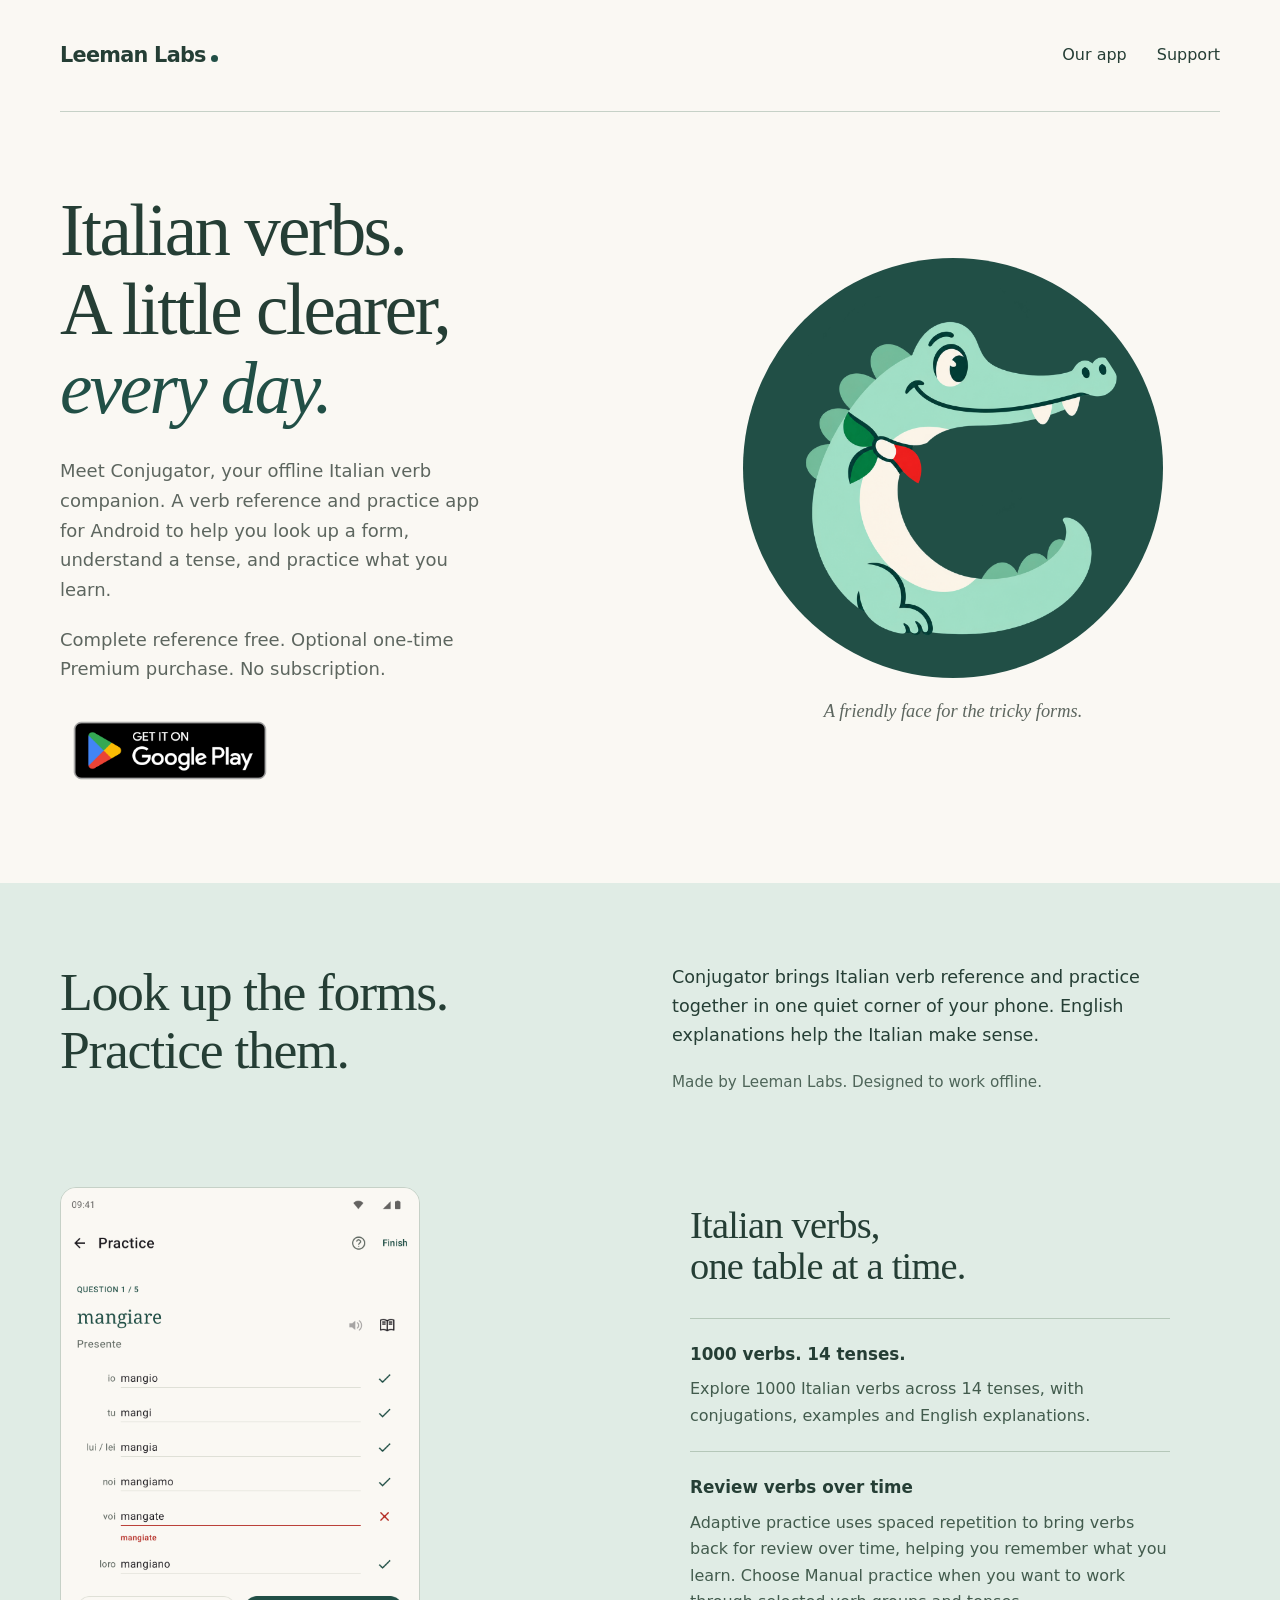
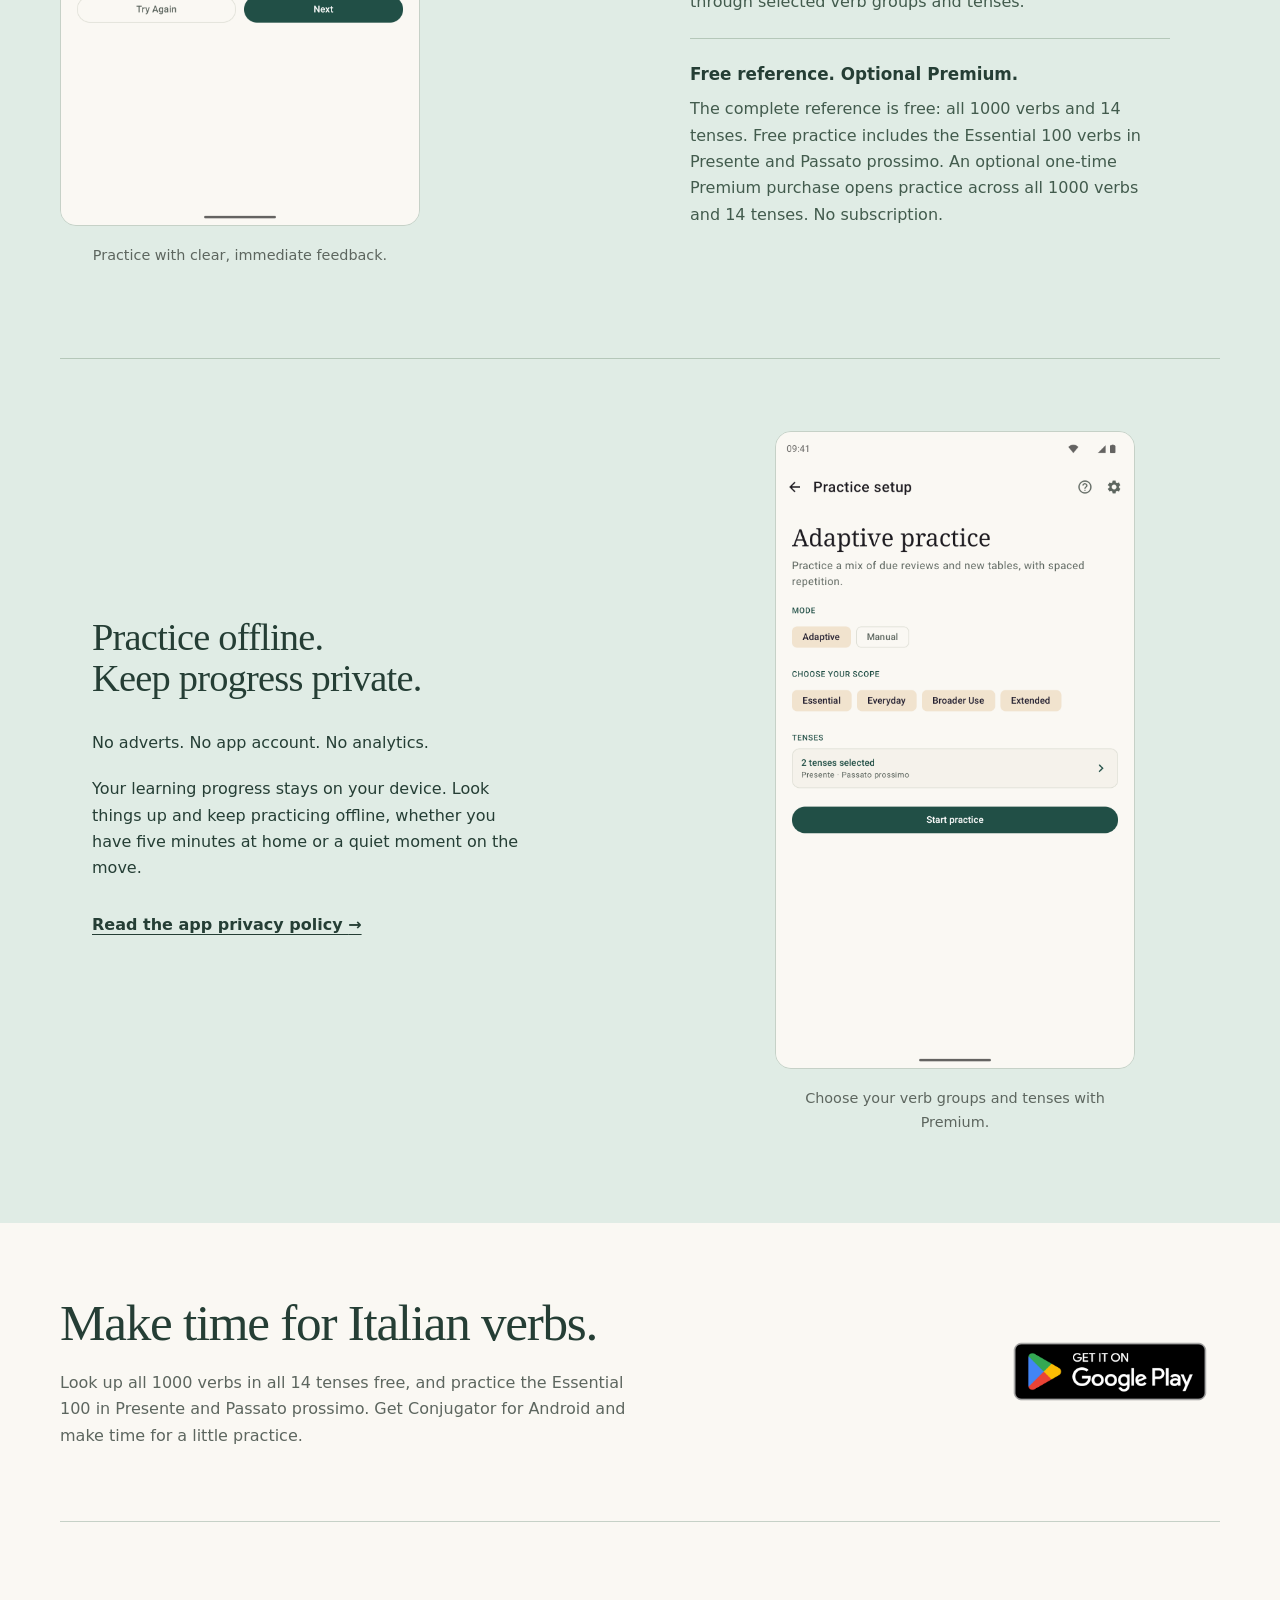
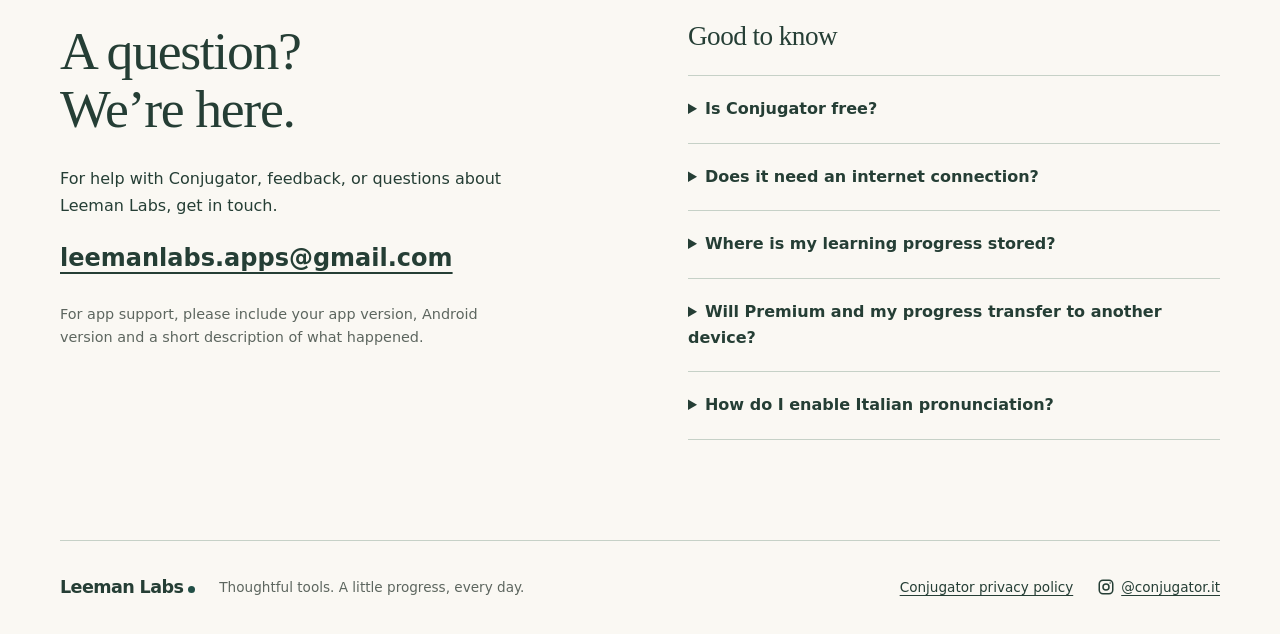
==== commit ab9074f4: "Refresh Conjugator website" ====
--- a/index.html
+++ b/index.html
@@ -1,55 +1,86 @@
-<!doctype html>
-<html lang="en">
-<head>
-  <meta charset="utf-8">
-  <meta name="viewport" content="width=device-width, initial-scale=1">
-  <meta name="description" content="Privacy policy for Conjugator - Italian Verbs.">
-  <meta name="theme-color" content="#214f46">
-  <link rel="canonical" href="https://tleeman.github.io/conjugator-privacy/">
-  <link rel="icon" type="image/png" href="../assets/icon.png">
-  <link rel="stylesheet" href="../styles.css">
-  <title>Privacy Policy | Conjugator - Italian Verbs</title>
-</head>
-<body>
-  <a class="skip-link" href="#main">Skip to content</a>
-  <header class="site-header wrap">
-    <a class="wordmark" href="../" aria-label="Leeman Labs home">Leeman Labs<span class="brand-dot" aria-hidden="true"></span></a>
-    <nav aria-label="Main navigation"><a href="../#conjugator">Our app</a><a href="../#support">Support</a></nav>
-  </header>
-<main id="main" class="wrap">
-<article class="policy">
-  <h1>Privacy Policy</h1>
-  <p><strong>Conjugator - Italian Verbs</strong> · Leeman Labs</p>
-  <p class="updated">Last updated: 5 November 2026</p>
-
-  <p>This policy explains how Conjugator - Italian Verbs handles information when you use the Android app. For privacy questions, contact <a href="mailto:leemanlabs.apps@gmail.com">leemanlabs.apps@gmail.com</a>.</p>
-
-  <h2>Learning data and settings</h2>
-  <p>The app stores learning progress, practice records, settings, reminder preferences, and purchase entitlement information in its private storage on your device. This information supports practice, progress tracking, reminders, and access to purchased features. The app does not upload your learning data to Leeman Labs or provide cloud synchronisation. App backup and device-transfer backup are disabled in the app configuration.</p>
-
-  <h2>Google Play purchases</h2>
-  <p>Optional Premium purchases are processed by Google Play under Google's terms and <a href="https://policies.google.com/privacy">privacy policy</a>. Google handles payment details; the app does not receive your card number or bank details. The app receives purchase information, including a purchase token and signed purchase record, to verify, acknowledge, and restore Premium ownership. Verification and entitlement storage take place on your device; purchase acknowledgement and ownership checks use Google Play. Leeman Labs does not operate a purchase-verification server for the app.</p>
-
-  <h2>Pronunciation and reminders</h2>
-  <p>Pronunciation uses installed offline Italian voices through Android's text-to-speech service. The app does not record your voice or request microphone access. Optional practice reminders are scheduled locally on your device and use Android's notification permission where required.</p>
-
-  <h2>Advertising and analytics</h2>
-  <p>The app contains no advertising, does not use an Advertising ID, and includes no analytics or third-party crash-reporting SDKs. We do not sell your app data or upload your learning activity to advertising or analytics services.</p>
-
-  <h2>Retention, security, and deletion</h2>
-  <p>Local app data is retained until you remove it. Android's application sandbox restricts other ordinary apps from accessing the app's private storage. You can erase local data using Android Settings → Apps → Conjugator → Storage → Clear storage, or by uninstalling the app. This removes local learning progress and settings. Google Play may restore Premium ownership when you use the purchasing Google account; it does not restore your learning history.</p>
-  <p>Deleting local app data does not erase Google's purchase records or request a refund. Google's retention and deletion practices are governed by its own policies. The app has no separate Leeman Labs user account.</p>
-
-  <h2>Contacting us</h2>
-  <p>If you email us, we receive your email address and the information you include. We use this information to respond to your enquiry and retain it only as needed to handle the enquiry and meet applicable legal obligations. To request deletion of support correspondence, email <a href="mailto:leemanlabs.apps@gmail.com">leemanlabs.apps@gmail.com</a>.</p>
-
-  <h2>Intended audience</h2>
-  <p>The app is intended for learners aged 13 and over and is not directed at children under 13.</p>
-
-  <h2>Changes to this policy</h2>
-  <p>We may update this policy when the app or its data practices change. The latest version will be available on this page with an updated date.</p>
-</article>
-</main>
-  <footer class="site-footer wrap"><a class="wordmark" href="../">Leeman Labs<span class="brand-dot" aria-hidden="true"></span></a><p>Thoughtful tools. A little progress, every day.</p><a href="mailto:leemanlabs.apps@gmail.com">Contact us</a></footer>
-</body>
-</html>
+<!doctype html>
+<html lang="en">
+<head>
+  <meta charset="utf-8">
+  <meta name="viewport" content="width=device-width, initial-scale=1">
+  <meta name="description" content="Leeman Labs, maker of Conjugator — an offline Italian verb reference and practice app for Android. Explore the app and get support.">
+  <meta name="theme-color" content="#214f46">
+  <meta property="og:title" content="Conjugator: Offline Italian Verb Practice | Leeman Labs">
+  <meta property="og:description" content="Italian verbs. A little clearer, every day. Meet Conjugator, your offline Italian verb companion for Android.">
+  <meta property="og:type" content="website">
+  <meta property="og:url" content="https://tleeman.github.io/">
+  <meta property="og:image" content="https://tleeman.github.io/assets/icon.png">
+  <link rel="canonical" href="https://tleeman.github.io/">
+  <link rel="icon" type="image/png" href="assets/icon.png">
+  <link rel="stylesheet" href="styles.css">
+  <meta name="google-site-verification" content="Qju-MWoeeO31oDzUV84XsKwe7bpOScqYTNpeeteQqgk" />
+  <title>Conjugator: Offline Italian Verb Practice | Leeman Labs</title>
+</head>
+<body>
+  <a class="skip-link" href="#main">Skip to content</a>
+  <header class="site-header wrap">
+    <a class="wordmark" href="./" aria-label="Leeman Labs home">Leeman Labs<span class="brand-dot" aria-hidden="true"></span></a>
+    <nav aria-label="Main navigation"><a href="#conjugator">Our app</a><a href="#support">Support</a></nav>
+  </header>
+  <main id="main">
+    <section class="hero wrap" aria-labelledby="hero-title">
+      <div class="hero-copy">
+        <h1 id="hero-title">Italian verbs.<br>A little clearer,<br><em>every day.</em></h1>
+        <p>Meet Conjugator, your offline Italian verb companion. A verb reference and practice app for Android to help you look up a form, understand a tense, and practice what you learn.</p>
+        <p>Complete reference free. Optional one-time Premium purchase. No subscription.</p>
+        <div class="hero-actions">
+          <a class="store-badge" href="https://play.google.com/store/apps/details?id=com.leemanlabs.conjugator.it"><img src="assets/google-play-badge.png" width="646" height="250" alt="Get it on Google Play"></a>
+        </div>
+      </div>
+      <figure class="mascot">
+        <img src="assets/conjugator.png" width="1280" height="1280" alt="ConjuGATOR, the Conjugator mascot: a smiling mint-green crocodile wearing an Italian tricolour neckerchief.">
+        <figcaption>A friendly face for the tricky forms.</figcaption>
+      </figure>
+    </section>
+    <section class="app-section" id="conjugator" aria-labelledby="app-title">
+      <div class="wrap">
+        <div class="section-intro">
+          <h2 id="app-title">Look up the forms.<br>Practice them.</h2>
+          <div><p>Conjugator brings Italian verb reference and practice together in one quiet corner of your phone. English explanations help the Italian make sense.</p><p>Made by Leeman Labs. Designed to work offline.</p></div>
+        </div>
+        <div class="app-story">
+          <figure class="app-shot"><img src="assets/practice.png" width="1080" height="1920" loading="lazy" alt="Conjugator practice screen showing answers for mangiare, with a correction and an option to try again."><figcaption>Practice with clear, immediate feedback.</figcaption></figure>
+          <div class="story-copy">
+            <h3>Italian verbs,<br>one table at a time.</h3>
+            <dl>
+              <div><dt>1000 verbs. 14 tenses.</dt><dd>Explore 1000 Italian verbs across 14 tenses, with conjugations, examples and English explanations.</dd></div>
+              <div><dt>Review verbs over time</dt><dd>Adaptive practice uses spaced repetition to bring verbs back for review over time, helping you remember what you learn. Choose Manual practice when you want to work through selected verb groups and tenses.</dd></div>
+              <div><dt>Free reference. Optional Premium.</dt><dd>The complete reference is free: all 1000 verbs and 14 tenses. Free practice includes the Essential 100 verbs in Presente and Passato prossimo. An optional one-time Premium purchase opens practice across all 1000 verbs and 14 tenses. No subscription.</dd></div>
+            </dl>
+          </div>
+        </div>
+        <div class="reference-story">
+          <div class="story-copy"><h3>Practice offline.<br>Keep progress private.</h3><p>No adverts. No app account. No analytics.</p><p>Your learning progress stays on your device. Look things up and keep practicing offline, whether you have five minutes at home or a quiet moment on the move.</p><a class="text-link" href="conjugator-privacy/">Read the app privacy policy <span aria-hidden="true">&rarr;</span></a></div>
+          <figure class="app-shot"><img src="assets/adaptive-setup.png" width="1080" height="1920" loading="lazy" alt="Premium Adaptive Practice setup with all four verb groups and the Presente and Passato prossimo tenses selected."><figcaption>Choose your verb groups and tenses with Premium.</figcaption></figure>
+        </div>
+      </div>
+    </section>
+    <section class="app-download wrap" aria-labelledby="download-title">
+      <div><h2 id="download-title">Make time for Italian verbs.</h2><p>Look up all 1000 verbs in all 14 tenses free, and practice the Essential 100 in Presente and Passato prossimo. Get Conjugator for Android and make time for a little practice.</p></div>
+      <a class="store-badge" href="https://play.google.com/store/apps/details?id=com.leemanlabs.conjugator.it"><img src="assets/google-play-badge.png" width="646" height="250" loading="lazy" alt="Get it on Google Play"></a>
+    </section>
+    <section class="support wrap" id="support" aria-labelledby="support-title">
+      <div><h2 id="support-title">A question?<br>We’re here.</h2><p>For help with Conjugator, feedback, or questions about Leeman Labs, get in touch.</p><a class="contact-link" href="mailto:leemanlabs.apps@gmail.com">leemanlabs.apps@gmail.com</a><p class="support-note">For app support, please include your app version, Android version and a short description of what happened.</p></div>
+      <div class="support-details"><h3>Good to know</h3><details><summary>Is Conjugator free?</summary><p>Yes. The complete reference is free, with conjugations, examples and English explanations for all 1000 verbs and 14 tenses. Both Adaptive and Manual Practice are free for the Essential 100 verbs in Presente and Passato prossimo. An optional one-time Premium purchase opens practice across all 1000 verbs and 14 tenses. No subscription.</p></details><details><summary>Does it need an internet connection?</summary><p>Reference and practice work offline, including Premium practice once your purchase is confirmed. Google Play needs an internet connection to buy Premium or restore it after reinstalling or changing devices. Pronunciation works offline once an Italian voice is installed; downloading voice data may need a connection.</p></details><details><summary>Where is my learning progress stored?</summary><p>On your device, in the app’s private storage. There’s no cloud sync. Clearing app storage or uninstalling removes your learning progress and settings.</p></details><details><summary>Will Premium and my progress transfer to another device?</summary><p>Premium can be restored through Google Play using the Google account you purchased it with and an internet connection. Conjugator checks ownership automatically when you open the app or the Premium sheet; you do not need to buy it again.</p><p>Learning progress and settings stay on the original device. There is no cloud sync or device-transfer backup, so restoring Premium does not restore your learning history. Uninstalling the app or clearing its storage removes that history.</p></details><details><summary>How do I enable Italian pronunciation?</summary><p>Conjugator uses an installed offline Italian text-to-speech voice. In the app, open Settings and find Pronunciation. Use the Android speech settings option to install Italian voice data through your speech engine, then return to Conjugator to choose and preview a voice. The available voices and Android settings vary by device and speech engine.</p><p>Downloading voice data may need an internet connection. Once an offline Italian voice is installed, pronunciation works offline. Reference and practice remain available without a voice.</p></details></div>
+    </section>
+  </main>
+  <footer class="site-footer wrap">
+    <span class="wordmark">Leeman Labs<span class="brand-dot" aria-hidden="true"></span></span>
+    <p>Thoughtful tools. A little progress, every day.</p>
+    <a href="conjugator-privacy/">Conjugator privacy policy</a>
+    <a class="instagram-link" href="https://www.instagram.com/conjugator.it/" aria-label="@conjugator.it on Instagram">
+      <svg width="18" height="18" viewBox="0 0 24 24" fill="none" stroke="currentColor" stroke-width="2" aria-hidden="true">
+        <rect x="3" y="3" width="18" height="18" rx="5" />
+        <circle cx="12" cy="12" r="4" />
+        <circle cx="17.5" cy="6.5" r="1" fill="currentColor" stroke="none" />
+      </svg>
+      <span>@conjugator.it</span>
+    </a>
+  </footer>
+</body>
+</html>
--- a/styles.css
+++ b/styles.css
@@ -1,119 +1,119 @@
-:root {
-  color-scheme: light;
-  --paper: #faf8f3;
-  --green: #214f46;
-  --ink: #253e35;
-  --muted: #5d665f;
-  --wash: #e0ece5;
-  --line: #c6d1c7;
-  font-family: "Segoe UI", system-ui, sans-serif;
-  color: var(--ink);
-  background: var(--paper);
-  line-height: 1.65;
-  scroll-behavior: smooth;
-  scroll-padding-top: 32px;
-  accent-color: var(--green);
-}
-* { box-sizing: border-box; }
-body { margin: 0; }
-::selection { background: var(--green); color: var(--paper); }
-a { color: inherit; text-underline-offset: .25em; }
-a:hover { text-decoration-thickness: 2px; }
-:focus-visible { outline: 3px solid var(--green); outline-offset: 5px; }
-img { display: block; max-width: 100%; height: auto; }
-figure { margin: 0; }
-h1, h2, h3 { font-family: Georgia, "Times New Roman", serif; font-weight: 400; line-height: 1.08; text-wrap: balance; }
-h1 { font-size: clamp(3.2rem, 5.7vw, 5.5rem); letter-spacing: -.035em; margin: 0 0 28px; }
-h2 { font-size: clamp(2.6rem, 4.2vw, 4rem); letter-spacing: -.025em; margin: 0; }
-h3 { font-size: clamp(2.1rem, 3vw, 3rem); letter-spacing: -.02em; margin: 0 0 30px; }
-p { margin: 0 0 20px; }
-.wrap { width: min(1160px, calc(100% - 96px)); margin-inline: auto; }
-.site-header { min-height: 112px; display: flex; align-items: center; justify-content: space-between; gap: 24px; border-bottom: 1px solid var(--line); }
-.wordmark { font-size: 1.3rem; font-weight: 650; letter-spacing: -.035em; text-decoration: none; white-space: nowrap; }
-.brand-dot { display: inline-block; width: 7px; height: 7px; border-radius: 50%; background: var(--green); margin-left: 5px; }
-nav { display: flex; gap: 30px; }
-nav a { text-decoration: none; padding-block: 12px; }
-nav a:hover { text-decoration: underline; }
-.skip-link { position: absolute; left: 20px; top: -100px; padding: 12px 20px; background: var(--paper); z-index: 2; }
-.skip-link:focus { top: 16px; }
-.hero { display: grid; grid-template-columns: 1.12fr 1fr; align-items: center; gap: 28px; padding-block: 80px 90px; }
-.hero-copy > p { max-width: 440px; font-size: 1.125rem; color: var(--muted); }
-h1 em { color: var(--green); }
-.hero-actions { display: flex; align-items: center; flex-wrap: wrap; gap: 8px 24px; margin-top: 24px; }
-.store-badge { display: inline-block; width: 220px; max-width: 100%; flex-shrink: 0; }
-.store-badge img { width: 100%; }
-.mascot { width: min(100%, 420px); justify-self: center; }
-.mascot img {
-  width: 100%;
-  padding: 5.208333%;
-  border-radius: 50%;
-  background: var(--green);
-}
-figcaption { text-align: center; font-size: .9rem; color: var(--muted); margin-top: 18px; }
-.mascot figcaption { font-family: Georgia, serif; font-style: italic; font-size: 1.15rem; }
-.app-section { background: var(--wash); padding-block: 80px 88px; }
-.section-intro { display: grid; grid-template-columns: 1fr 1fr; gap: 64px; margin-bottom: 72px; align-items: start; }
-.section-intro p { max-width: 480px; font-size: 1.1rem; }
-.section-intro p:last-child { font-size: .95rem; color: #4e6559; }
-.app-story, .reference-story { display: grid; grid-template-columns: 1fr 1fr; gap: 100px; align-items: center; }
-.app-shot { width: min(100%, 360px); justify-self: center; }
-.app-story .app-shot { justify-self: start; }
-.app-shot img { width: 100%; border-radius: 16px; border: 1px solid var(--line); }
-.story-copy { max-width: 480px; }
-dl { margin: 0; }
-dl > div { border-top: 1px solid #b5c7b9; padding-block: 22px; }
-dt { font-weight: 650; margin-bottom: 8px; font-size: 1.05rem; }
-dd { margin: 0; color: #425b4d; }
-.reference-story { margin-top: 90px; padding-top: 72px; border-top: 1px solid #b5c7b9; }
-.reference-story .story-copy { padding-left: 32px; }
-.text-link { display: inline-block; padding-block: 10px; font-weight: 600; }
-.app-download { display: flex; align-items: center; justify-content: space-between; gap: 40px; padding-block: 72px; border-bottom: 1px solid var(--line); }
-.app-download h2 { font-size: clamp(2.2rem, 4vw, 3.2rem); margin-bottom: 20px; }
-.app-download p { max-width: 56ch; margin: 0; color: var(--muted); }
-.support { display: grid; grid-template-columns: 1fr 1fr; gap: 96px; padding-block: 100px; }
-.support h2 { margin-bottom: 28px; }
-.support p { max-width: 460px; }
-.contact-link { font-size: clamp(1.05rem, 2.1vw, 1.5rem); font-weight: 600; overflow-wrap: anywhere; }
-.support .support-note { color: var(--muted); font-size: .9rem; margin-top: 24px; }
-.support-details h3 { font-size: 1.7rem; margin-bottom: 24px; }
-details { border-top: 1px solid var(--line); }
-details:last-child { border-bottom: 1px solid var(--line); }
-summary { cursor: pointer; padding-block: 20px; font-weight: 600; }
-details p { color: var(--muted); padding-right: 16px; }
-.site-footer { border-top: 1px solid var(--line); padding-block: 32px; display: flex; align-items: center; flex-wrap: wrap; gap: 14px 24px; font-size: .85rem; }
-.site-footer p { margin: 0; color: var(--muted); flex: 1; }
-.site-footer .wordmark { font-size: 1.1rem; }
-.instagram-link { display: inline-flex; align-items: center; gap: 6px; }
-.policy { max-width: 72ch; padding-block: 64px 80px; }
-.policy h1 { font-size: clamp(2.6rem, 7vw, 4rem); margin-bottom: 16px; }
-.policy h2 { font-size: clamp(1.5rem, 4vw, 1.9rem); line-height: 1.25; margin: 40px 0 16px; }
-.policy a { color: var(--green); overflow-wrap: anywhere; }
-.policy .updated { color: var(--muted); margin-bottom: 32px; }
-@media (max-width: 900px) {
-  .wrap { width: calc(100% - 56px); }
-  .hero { padding-block: 60px; gap: 16px; }
-  .app-story, .reference-story, .support { gap: 40px; }
-  .section-intro { gap: 40px; }
-  .reference-story .story-copy { padding-left: 0; }
-}
-@media (max-width: 620px) {
-  .wrap { width: calc(100% - 40px); }
-  .site-header { min-height: 84px; gap: 16px; }
-  .wordmark { font-size: 1.15rem; }
-  nav { gap: 18px; font-size: .9rem; }
-  .hero { grid-template-columns: 1fr; padding-block: 48px; gap: 32px; }
-  h1 { font-size: clamp(3rem, 11vw, 4.1rem); }
-  .hero-copy > p { max-width: 100%; }
-  .mascot { width: min(78%, 280px); }
-  .app-section { padding-block: 56px; }
-  .section-intro, .app-story, .reference-story, .support { grid-template-columns: 1fr; gap: 32px; }
-  .section-intro { margin-bottom: 44px; }
-  .app-shot { width: min(100%, 330px); }
-  .app-story .app-shot { justify-self: center; }
-  .reference-story { margin-top: 52px; padding-top: 48px; }
-  .app-download { flex-direction: column; align-items: flex-start; gap: 24px; padding-block: 48px; }
-  .support { padding-block: 60px; gap: 40px; }
-  .policy { padding-block: 40px 56px; }
-  .site-footer { align-items: start; flex-direction: column; gap: 12px; }
-}
-@media (prefers-reduced-motion: reduce) { :root { scroll-behavior: auto; } }
+:root {
+  color-scheme: light;
+  --paper: #faf8f3;
+  --green: #214f46;
+  --ink: #253e35;
+  --muted: #5d665f;
+  --wash: #e0ece5;
+  --line: #c6d1c7;
+  font-family: "Segoe UI", system-ui, sans-serif;
+  color: var(--ink);
+  background: var(--paper);
+  line-height: 1.65;
+  scroll-behavior: smooth;
+  scroll-padding-top: 32px;
+  accent-color: var(--green);
+}
+* { box-sizing: border-box; }
+body { margin: 0; }
+::selection { background: var(--green); color: var(--paper); }
+a { color: inherit; text-underline-offset: .25em; }
+a:hover { text-decoration-thickness: 2px; }
+:focus-visible { outline: 3px solid var(--green); outline-offset: 5px; }
+img { display: block; max-width: 100%; height: auto; }
+figure { margin: 0; }
+h1, h2, h3 { font-family: Georgia, "Times New Roman", serif; font-weight: 400; line-height: 1.08; text-wrap: balance; }
+h1 { font-size: clamp(3.2rem, 5.7vw, 5.5rem); letter-spacing: -.035em; margin: 0 0 28px; }
+h2 { font-size: clamp(2.6rem, 4.2vw, 4rem); letter-spacing: -.025em; margin: 0; }
+h3 { font-size: clamp(2.1rem, 3vw, 3rem); letter-spacing: -.02em; margin: 0 0 30px; }
+p { margin: 0 0 20px; }
+.wrap { width: min(1160px, calc(100% - 96px)); margin-inline: auto; }
+.site-header { min-height: 112px; display: flex; align-items: center; justify-content: space-between; gap: 24px; border-bottom: 1px solid var(--line); }
+.wordmark { font-size: 1.3rem; font-weight: 650; letter-spacing: -.035em; text-decoration: none; white-space: nowrap; }
+.brand-dot { display: inline-block; width: 7px; height: 7px; border-radius: 50%; background: var(--green); margin-left: 5px; }
+nav { display: flex; gap: 30px; }
+nav a { text-decoration: none; padding-block: 12px; }
+nav a:hover { text-decoration: underline; }
+.skip-link { position: absolute; left: 20px; top: -100px; padding: 12px 20px; background: var(--paper); z-index: 2; }
+.skip-link:focus { top: 16px; }
+.hero { display: grid; grid-template-columns: 1.12fr 1fr; align-items: center; gap: 28px; padding-block: 80px 90px; }
+.hero-copy > p { max-width: 440px; font-size: 1.125rem; color: var(--muted); }
+h1 em { color: var(--green); }
+.hero-actions { display: flex; align-items: center; flex-wrap: wrap; gap: 8px 24px; margin-top: 24px; }
+.store-badge { display: inline-block; width: 220px; max-width: 100%; flex-shrink: 0; }
+.store-badge img { width: 100%; }
+.mascot { width: min(100%, 420px); justify-self: center; }
+.mascot img {
+  width: 100%;
+  padding: 5.208333%;
+  border-radius: 50%;
+  background: var(--green);
+}
+figcaption { text-align: center; font-size: .9rem; color: var(--muted); margin-top: 18px; }
+.mascot figcaption { font-family: Georgia, serif; font-style: italic; font-size: 1.15rem; }
+.app-section { background: var(--wash); padding-block: 80px 88px; }
+.section-intro { display: grid; grid-template-columns: 1fr 1fr; gap: 64px; margin-bottom: 72px; align-items: start; }
+.section-intro p { max-width: 480px; font-size: 1.1rem; }
+.section-intro p:last-child { font-size: .95rem; color: #4e6559; }
+.app-story, .reference-story { display: grid; grid-template-columns: 1fr 1fr; gap: 100px; align-items: center; }
+.app-shot { width: min(100%, 360px); justify-self: center; }
+.app-story .app-shot { justify-self: start; }
+.app-shot img { width: 100%; border-radius: 16px; border: 1px solid var(--line); }
+.story-copy { max-width: 480px; }
+dl { margin: 0; }
+dl > div { border-top: 1px solid #b5c7b9; padding-block: 22px; }
+dt { font-weight: 650; margin-bottom: 8px; font-size: 1.05rem; }
+dd { margin: 0; color: #425b4d; }
+.reference-story { margin-top: 90px; padding-top: 72px; border-top: 1px solid #b5c7b9; }
+.reference-story .story-copy { padding-left: 32px; }
+.text-link { display: inline-block; padding-block: 10px; font-weight: 600; }
+.app-download { display: flex; align-items: center; justify-content: space-between; gap: 40px; padding-block: 72px; border-bottom: 1px solid var(--line); }
+.app-download h2 { font-size: clamp(2.2rem, 4vw, 3.2rem); margin-bottom: 20px; }
+.app-download p { max-width: 56ch; margin: 0; color: var(--muted); }
+.support { display: grid; grid-template-columns: 1fr 1fr; gap: 96px; padding-block: 100px; }
+.support h2 { margin-bottom: 28px; }
+.support p { max-width: 460px; }
+.contact-link { font-size: clamp(1.05rem, 2.1vw, 1.5rem); font-weight: 600; overflow-wrap: anywhere; }
+.support .support-note { color: var(--muted); font-size: .9rem; margin-top: 24px; }
+.support-details h3 { font-size: 1.7rem; margin-bottom: 24px; }
+details { border-top: 1px solid var(--line); }
+details:last-child { border-bottom: 1px solid var(--line); }
+summary { cursor: pointer; padding-block: 20px; font-weight: 600; }
+details p { color: var(--muted); padding-right: 16px; }
+.site-footer { border-top: 1px solid var(--line); padding-block: 32px; display: flex; align-items: center; flex-wrap: wrap; gap: 14px 24px; font-size: .85rem; }
+.site-footer p { margin: 0; color: var(--muted); flex: 1; }
+.site-footer .wordmark { font-size: 1.1rem; }
+.instagram-link { display: inline-flex; align-items: center; gap: 6px; }
+.policy { max-width: 72ch; padding-block: 64px 80px; }
+.policy h1 { font-size: clamp(2.6rem, 7vw, 4rem); margin-bottom: 16px; }
+.policy h2 { font-size: clamp(1.5rem, 4vw, 1.9rem); line-height: 1.25; margin: 40px 0 16px; }
+.policy a { color: var(--green); overflow-wrap: anywhere; }
+.policy .updated { color: var(--muted); margin-bottom: 32px; }
+@media (max-width: 900px) {
+  .wrap { width: calc(100% - 56px); }
+  .hero { padding-block: 60px; gap: 16px; }
+  .app-story, .reference-story, .support { gap: 40px; }
+  .section-intro { gap: 40px; }
+  .reference-story .story-copy { padding-left: 0; }
+}
+@media (max-width: 620px) {
+  .wrap { width: calc(100% - 40px); }
+  .site-header { min-height: 84px; gap: 16px; }
+  .wordmark { font-size: 1.15rem; }
+  nav { gap: 18px; font-size: .9rem; }
+  .hero { grid-template-columns: 1fr; padding-block: 48px; gap: 32px; }
+  h1 { font-size: clamp(3rem, 11vw, 4.1rem); }
+  .hero-copy > p { max-width: 100%; }
+  .mascot { width: min(78%, 280px); }
+  .app-section { padding-block: 56px; }
+  .section-intro, .app-story, .reference-story, .support { grid-template-columns: 1fr; gap: 32px; }
+  .section-intro { margin-bottom: 44px; }
+  .app-shot { width: min(100%, 330px); }
+  .app-story .app-shot { justify-self: center; }
+  .reference-story { margin-top: 52px; padding-top: 48px; }
+  .app-download { flex-direction: column; align-items: flex-start; gap: 24px; padding-block: 48px; }
+  .support { padding-block: 60px; gap: 40px; }
+  .policy { padding-block: 40px 56px; }
+  .site-footer { align-items: start; flex-direction: column; gap: 12px; }
+}
+@media (prefers-reduced-motion: reduce) { :root { scroll-behavior: auto; } }
